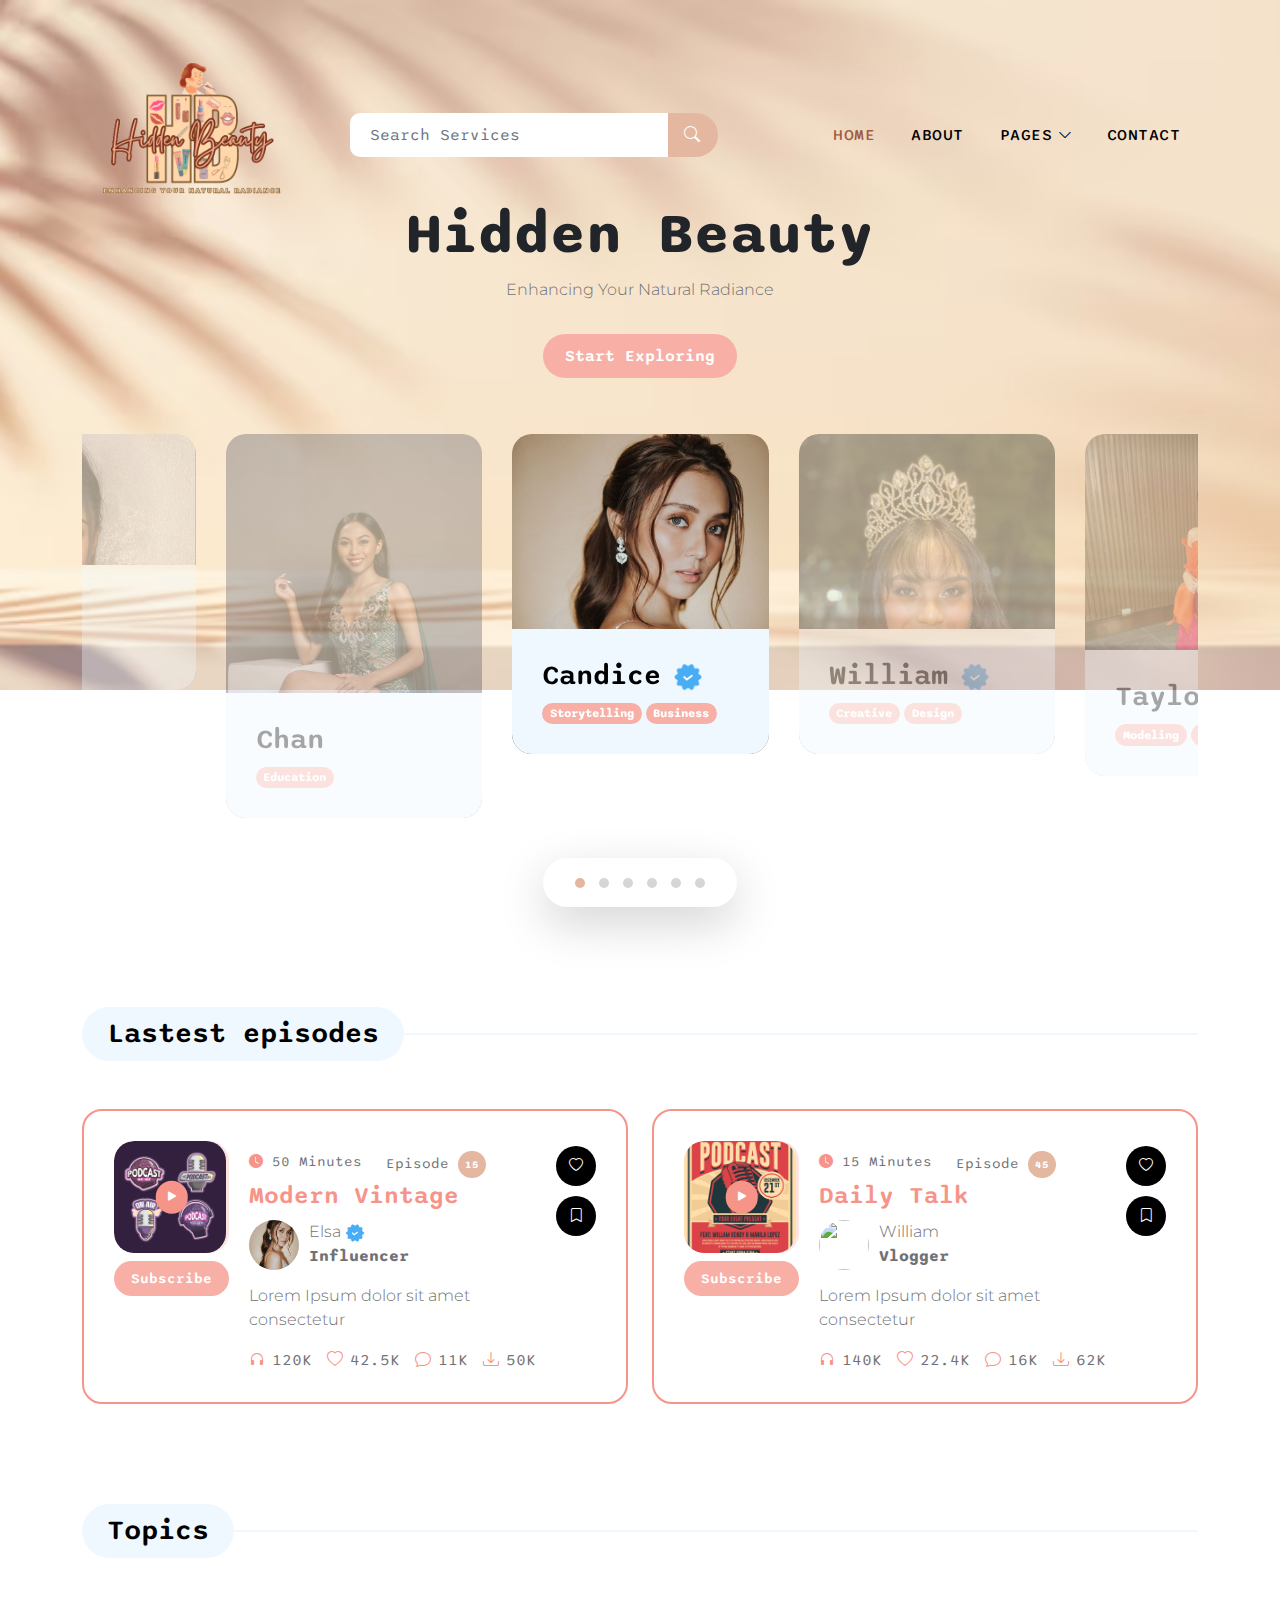
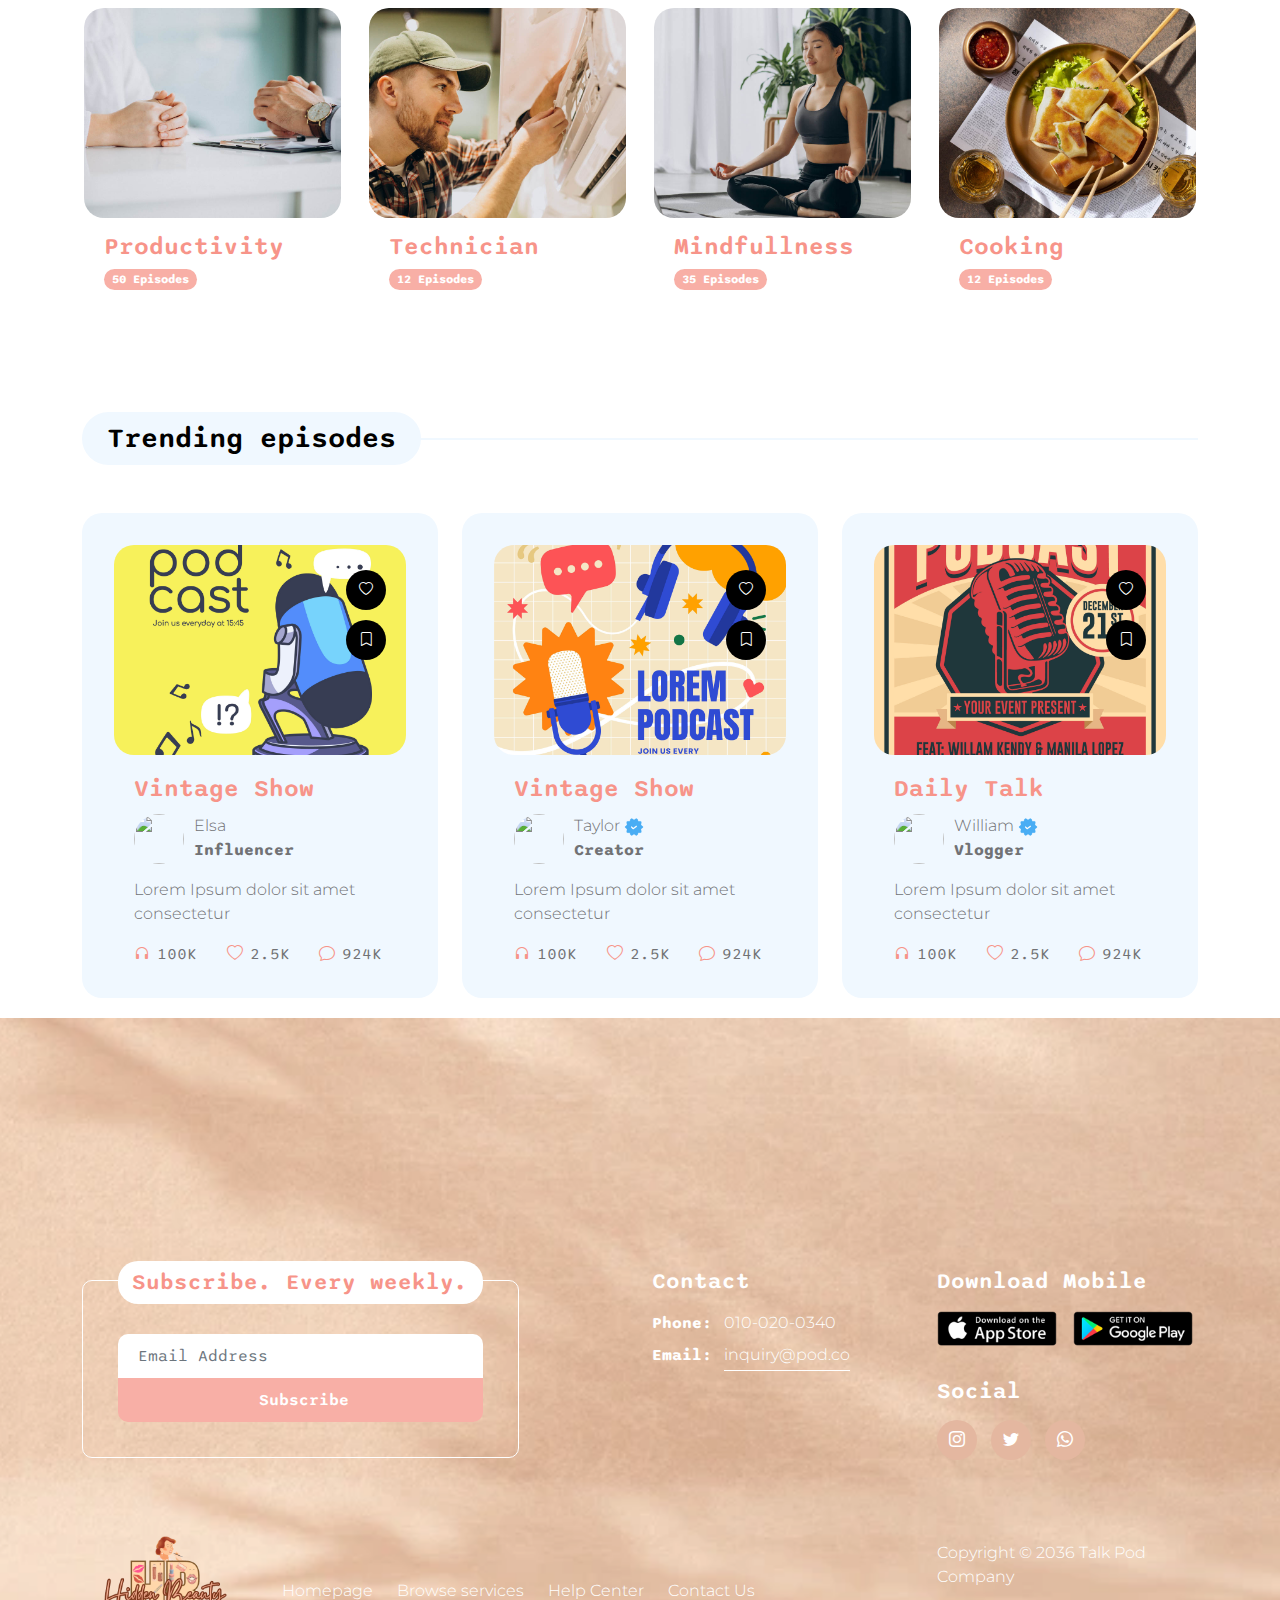
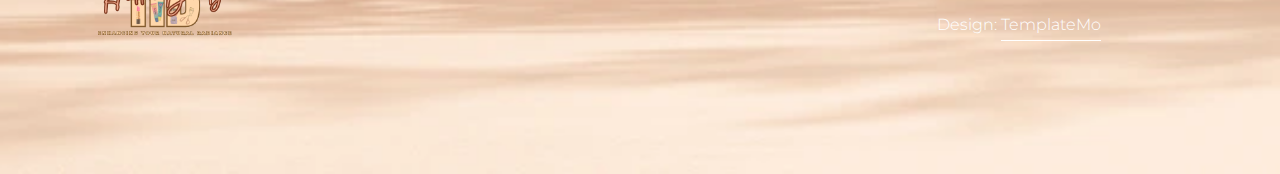
==== index.html @ 70df58f6 "Add files via upload" ====
<!doctype html>
<html lang="en">
    <head>
        <meta charset="utf-8">
        <meta name="viewport" content="width=device-width, initial-scale=1">

        <meta name="description" content="">
        <meta name="author" content="">

        <title>Hidden Beauty</title>

        <!-- CSS FILES -->        
        <link rel="preconnect" href="https://fonts.googleapis.com">
        
        <link rel="preconnect" href="https://fonts.gstatic.com" crossorigin>

        <link href="https://fonts.googleapis.com/css2?family=Montserrat:wght@300;400&family=Sono:wght@200;300;400;500;700&display=swap" rel="stylesheet">
                        
        <link rel="stylesheet" href="css/bootstrap.min.css">

        <link rel="stylesheet" href="css/bootstrap-icons.css">

        <link rel="stylesheet" href="css/owl.carousel.min.css">
        
        <link rel="stylesheet" href="css/owl.theme.default.min.css">

        <link href="css/hb.css" rel="stylesheet">
        

    </head>
    
    <body>

        <main>

            <nav class="navbar navbar-expand-lg">
                <div class="container">
                    <a class="navbar-brand me-lg-5 me-0" href="index.html">
                        <img src="images/logo.png" class="logo-image img-fluid" alt="Hidden Beauty">
                    </a>

                    <form action="#" method="get" class="custom-form search-form flex-fill me-3" role="search">
                        <div class="input-group input-group-lg">    
                            <input name="search" type="search" class="form-control" id="search" placeholder="Search Services" aria-label="Search">

                            <button type="submit" class="form-control" id="submit">
                                <i class="bi-search"></i>
                            </button>
                        </div>
                    </form>
    
                    <button class="navbar-toggler" type="button" data-bs-toggle="collapse" data-bs-target="#navbarNav" aria-controls="navbarNav" aria-expanded="false" aria-label="Toggle navigation">
                        <span class="navbar-toggler-icon"></span>
                </button>
    
                    <div class="collapse navbar-collapse" id="navbarNav">
                        <ul class="navbar-nav ms-lg-auto">
                            <li class="nav-item">
                                <a class="nav-link active" href="index.html">Home</a>
                            </li>

                            <li class="nav-item">
                                <a class="nav-link" href="about.html">About</a>
                            </li>

                            <li class="nav-item dropdown">
                                <a class="nav-link dropdown-toggle" href="#" id="navbarLightDropdownMenuLink" role="button" data-bs-toggle="dropdown" aria-expanded="false">Pages</a>

                                <ul class="dropdown-menu dropdown-menu-light" aria-labelledby="navbarLightDropdownMenuLink">
                                    <li><a class="dropdown-item" href="listing-page.html">Listing Page</a></li>

                                    <li><a class="dropdown-item" href="detail-page.html">Detail Page</a></li>
                                </ul>
                            </li>
    
                            <li class="nav-item">
                                <a class="nav-link" href="contact.html">Contact</a>
                            </li>
                        </ul>

                        
                    </div>
                </div>
            </nav>
            

            <section class="hero-section">
                <div class="container">
                    <div class="row">

                        <div class="col-lg-12 col-12">
                            <div class="text-center mb-5 pb-2">
                                <h1 >Hidden Beauty</h1>

                                <p>Enhancing Your Natural Radiance<br></p>

                                <a href="#section_2" class="btn custom-btn smoothscroll mt-3">Start Exploring</a>
                            </div>

                            <div class="owl-carousel owl-theme">
                                <div class="owl-carousel-info-wrap item">
                                    <img src="images/profile/8.jpg" class="owl-carousel-image img-fluid" alt="">

                                    <div class="owl-carousel-info">
                                        <h4 class="mb-2">
                                            Candice
                                            <img src="images/verified.png" class="owl-carousel-verified-image img-fluid" alt="">
                                        </h4>

                                        <span class="badge">Storytelling</span>

                                        <span class="badge">Business</span>
                                    </div>

                                    <div class="social-share">
                                        <ul class="social-icon">
                                            <li class="social-icon-item">
                                                <a href="#" class="social-icon-link bi-twitter"></a>
                                            </li>

                                            <li class="social-icon-item">
                                                <a href="#" class="social-icon-link bi-facebook"></a>
                                            </li>
                                        </ul>
                                    </div>
                                </div>

                                <div class="owl-carousel-info-wrap item">
                                    <img src="images/profile/1.jpg" class="owl-carousel-image img-fluid" alt="">

                                    <div class="owl-carousel-info">
                                        <h4 class="mb-2">
                                            William
                                            <img src="images/verified.png" class="owl-carousel-verified-image img-fluid" alt="">
                                        </h4>

                                        <span class="badge">Creative</span>

                                        <span class="badge">Design</span>
                                    </div>

                                    <div class="social-share">
                                        <ul class="social-icon">
                                            <li class="social-icon-item">
                                                <a href="#" class="social-icon-link bi-twitter"></a>
                                            </li>

                                            <li class="social-icon-item">
                                                <a href="#" class="social-icon-link bi-facebook"></a>
                                            </li>

                                            <li class="social-icon-item">
                                                <a href="#" class="social-icon-link bi-pinterest"></a>
                                            </li>
                                        </ul>
                                    </div>
                                </div>

                                <div class="owl-carousel-info-wrap item">
                                    <img src="images/profile/2.jpeg" class="owl-carousel-image img-fluid" alt="">

                                    <div class="owl-carousel-info">
                                        <h4 class="mb-2">Taylor</h4>

                                        <span class="badge">Modeling</span>

                                        <span class="badge">Fashion</span>
                                    </div>

                                    <div class="social-share">
                                        <ul class="social-icon">
                                            <li class="social-icon-item">
                                                <a href="#" class="social-icon-link bi-twitter"></a>
                                            </li>

                                            <li class="social-icon-item">
                                                <a href="#" class="social-icon-link bi-facebook"></a>
                                            </li>

                                            <li class="social-icon-item">
                                                <a href="#" class="social-icon-link bi-pinterest"></a>
                                            </li>
                                        </ul>
                                    </div>
                                </div>

                                <div class="owl-carousel-info-wrap item">
                                    <img src="images/profile/3.jpg" class="owl-carousel-image img-fluid" alt="">

                                    <div class="owl-carousel-info">
                                        <h4 class="mb-2">Nick</h4>

                                        <span class="badge">Acting</span>
                                    </div>

                                    <div class="social-share">
                                        <ul class="social-icon">
                                            <li class="social-icon-item">
                                                <a href="#" class="social-icon-link bi-instagram"></a>
                                            </li>

                                            <li class="social-icon-item">
                                                <a href="#" class="social-icon-link bi-youtube"></a>
                                            </li>
                                        </ul>
                                    </div>
                                </div>

                                <div class="owl-carousel-info-wrap item">
                                    <img src="images/profile/4.jpg" class="owl-carousel-image img-fluid" alt="">

                                    <div class="owl-carousel-info">
                                        <h4 class="mb-2">
                                            Elsa
                                            <img src="images/verified.png" class="owl-carousel-verified-image img-fluid" alt="">
                                        </h4>

                                        <span class="badge">Influencer</span>
                                    </div>

                                    <div class="social-share">
                                        <ul class="social-icon">
                                            <li class="social-icon-item">
                                                <a href="#" class="social-icon-link bi-instagram"></a>
                                            </li>

                                            <li class="social-icon-item">
                                                <a href="#" class="social-icon-link bi-youtube"></a>
                                            </li>
                                        </ul>
                                    </div>
                                </div>

                                <div class="owl-carousel-info-wrap item">
                                    <img src="images/profile/5.jpg" class="owl-carousel-image img-fluid" alt="">

                                    <div class="owl-carousel-info">
                                        <h4 class="mb-2">Chan</h4>

                                        <span class="badge">Education</span>
                                    </div>

                                    <div class="social-share">
                                        <ul class="social-icon">
                                            <li class="social-icon-item">
                                                <a href="#" class="social-icon-link bi-linkedin"></a>
                                            </li>

                                            <li class="social-icon-item">
                                                <a href="#" class="social-icon-link bi-whatsapp"></a>
                                            </li>
                                        </ul>
                                    </div>
                                </div>
                            </div>
                        </div>

                    </div>
                </div>
            </section>


            <section class="latest-podcast-section section-padding pb-0" id="section_2">
                <div class="container">
                    <div class="row justify-content-center">

                        <div class="col-lg-12 col-12">
                            <div class="section-title-wrap mb-5">
                                <h4 class="section-title">Lastest episodes</h4>
                            </div>
                        </div>

                        <div class="col-lg-6 col-12 mb-4 mb-lg-0">
                            <div class="custom-block d-flex">
                                <div class="">
                                    <div class="custom-block-icon-wrap">
                                        <div class="section-overlay"></div>
                                        <a href="detail-page.html" class="custom-block-image-wrap">
                                            <img src="images/podcast/11683425_4790593.jpg" class="custom-block-image img-fluid" alt="">

                                            <a href="#" class="custom-block-icon">
                                                <i class="bi-play-fill"></i>
                                            </a>
                                        </a>
                                    </div>

                                    <div class="mt-2">
                                        <a href="#" class="btn custom-btn">
                                            Subscribe
                                        </a>
                                    </div>
                                </div>

                                <div class="custom-block-info">
                                    <div class="custom-block-top d-flex mb-1">
                                        <small class="me-4">
                                            <i class="bi-clock-fill custom-icon"></i>
                                            50 Minutes
                                        </small>

                                        <small>Episode <span class="badge">15</span></small>
                                    </div>

                                    <h5 class="mb-2">
                                        <a href="detail-page.html">
                                            Modern Vintage
                                        </a>
                                    </h5>

                                    <div class="profile-block d-flex">
                                        <img src="images/profile/8.jpg" class="profile-block-image img-fluid" alt="">

                                        <p>
                                            Elsa
                                            <img src="images/verified.png" class="verified-image img-fluid" alt="">
                                            <strong>Influencer</strong></p>
                                    </div>

                                    <p class="mb-0">Lorem Ipsum dolor sit amet consectetur</p>

                                    <div class="custom-block-bottom d-flex justify-content-between mt-3">
                                        <a href="#" class="bi-headphones me-1">
                                            <span>120k</span>
                                        </a>

                                        <a href="#" class="bi-heart me-1">
                                            <span>42.5k</span>
                                        </a>

                                        <a href="#" class="bi-chat me-1">
                                            <span>11k</span>
                                        </a>

                                        <a href="#" class="bi-download">
                                            <span>50k</span>
                                        </a>
                                    </div>
                                </div>

                                <div class="d-flex flex-column ms-auto">
                                    <a href="#" class="badge ms-auto">
                                        <i class="bi-heart"></i>
                                    </a>

                                    <a href="#" class="badge ms-auto">
                                        <i class="bi-bookmark"></i>
                                    </a>
                                </div>
                            </div>
                        </div>

                        <div class="col-lg-6 col-12">
                            <div class="custom-block d-flex">
                                <div class="">
                                    <div class="custom-block-icon-wrap">
                                        <div class="section-overlay"></div>
                                        <a href="detail-page.html" class="custom-block-image-wrap">
                                            <img src="images/podcast/12577967_02.jpg" class="custom-block-image img-fluid" alt="">

                                            <a href="#" class="custom-block-icon">
                                                <i class="bi-play-fill"></i>
                                            </a>
                                        </a>
                                    </div>

                                    <div class="mt-2">
                                        <a href="#" class="btn custom-btn">
                                            Subscribe
                                        </a>
                                    </div>
                                </div>

                                <div class="custom-block-info">
                                    <div class="custom-block-top d-flex mb-1">
                                        <small class="me-4">
                                            <i class="bi-clock-fill custom-icon"></i>
                                            15 Minutes
                                        </small>

                                        <small>Episode <span class="badge">45</span></small>
                                    </div>

                                    <h5 class="mb-2">
                                        <a href="detail-page.html">
                                            Daily Talk
                                        </a>
                                    </h5>

                                    <div class="profile-block d-flex">
                                        <img src="images/profile/handsome-asian-man-listening-music-through-headphones.jpg" class="profile-block-image img-fluid" alt="">

                                        <p>William
                                            <strong>Vlogger</strong></p>
                                    </div>

                                    <p class="mb-0">Lorem Ipsum dolor sit amet consectetur</p>

                                    <div class="custom-block-bottom d-flex justify-content-between mt-3">
                                        <a href="#" class="bi-headphones me-1">
                                            <span>140k</span>
                                        </a>

                                        <a href="#" class="bi-heart me-1">
                                            <span>22.4k</span>
                                        </a>

                                        <a href="#" class="bi-chat me-1">
                                            <span>16k</span>
                                        </a>

                                        <a href="#" class="bi-download">
                                            <span>62k</span>
                                        </a>
                                    </div>
                                </div>

                                <div class="d-flex flex-column ms-auto">
                                    <a href="#" class="badge ms-auto">
                                        <i class="bi-heart"></i>
                                    </a>

                                    <a href="#" class="badge ms-auto">
                                        <i class="bi-bookmark"></i>
                                    </a>
                                </div>
                            </div>
                        </div>

                    </div>
                </div>
            </section>


            <section class="topics-section section-padding pb-0" id="section_3">
                <div class="container">
                    <div class="row">

                        <div class="col-lg-12 col-12">
                            <div class="section-title-wrap mb-5">
                                <h4 class="section-title">Topics</h4>
                            </div>
                        </div>

                        <div class="col-lg-3 col-md-6 col-12 mb-4 mb-lg-0">
                            <div class="custom-block custom-block-overlay">
                                <a href="detail-page.html" class="custom-block-image-wrap">
                                    <img src="images/topics/physician-consulting-his-patient-clinic.jpg" class="custom-block-image img-fluid" alt="">
                                </a>

                                <div class="custom-block-info custom-block-overlay-info">
                                    <h5 class="mb-1">
                                        <a href="listing-page.html">
                                            Productivity
                                        </a>
                                    </h5>

                                    <p class="badge mb-0">50 Episodes</p>
                                </div>
                            </div>
                        </div>

                        <div class="col-lg-3 col-md-6 col-12 mb-4 mb-lg-0">
                            <div class="custom-block custom-block-overlay">
                                <a href="detail-page.html" class="custom-block-image-wrap">
                                    <img src="images/topics/repairman-doing-air-conditioner-service.jpg" class="custom-block-image img-fluid" alt="">
                                </a>

                                <div class="custom-block-info custom-block-overlay-info">
                                    <h5 class="mb-1">
                                        <a href="listing-page.html">
                                            Technician
                                        </a>
                                    </h5>

                                    <p class="badge mb-0">12 Episodes</p>
                                </div>
                            </div>
                        </div>

                        <div class="col-lg-3 col-md-6 col-12 mb-4 mb-lg-0">
                            <div class="custom-block custom-block-overlay">
                                <a href="detail-page.html" class="custom-block-image-wrap">
                                    <img src="images/topics/woman-practicing-yoga-mat-home.jpg" class="custom-block-image img-fluid" alt="">
                                </a>

                                <div class="custom-block-info custom-block-overlay-info">
                                    <h5 class="mb-1">
                                        <a href="listing-page.html">
                                            Mindfullness
                                        </a>
                                    </h5>

                                    <p class="badge mb-0">35 Episodes</p>
                                </div>
                            </div>
                        </div>

                        <div class="col-lg-3 col-md-6 col-12 mb-4 mb-lg-0">
                            <div class="custom-block custom-block-overlay">
                                <a href="detail-page.html" class="custom-block-image-wrap">
                                    <img src="images/topics/delicious-meal-with-sambal-arrangement.jpg" class="custom-block-image img-fluid" alt="">
                                </a>

                                <div class="custom-block-info custom-block-overlay-info">
                                    <h5 class="mb-1">
                                        <a href="listing-page.html">
                                            Cooking
                                        </a>
                                    </h5>

                                    <p class="badge mb-0">12 Episodes</p>
                                </div>
                            </div>
                        </div>

                    </div>
                </div>
            </section>


            <section class="trending-podcast-section section-padding">
                <div class="container">
                    <div class="row">

                        <div class="col-lg-12 col-12">
                            <div class="section-title-wrap mb-5">
                                <h4 class="section-title">Trending episodes</h4>
                            </div>
                        </div>

                        <div class="col-lg-4 col-12 mb-4 mb-lg-0">
                            <div class="custom-block custom-block-full">
                                <div class="custom-block-image-wrap">
                                    <a href="detail-page.html">
                                        <img src="images/podcast/27376480_7326766.jpg" class="custom-block-image img-fluid" alt="">
                                    </a>
                                </div>

                                <div class="custom-block-info">
                                    <h5 class="mb-2">
                                        <a href="detail-page.html">
                                            Vintage Show
                                        </a>
                                    </h5>

                                    <div class="profile-block d-flex">
                                        <img src="images/profile/woman-posing-black-dress-medium-shot.jpg" class="profile-block-image img-fluid" alt="">

                                        <p>Elsa
                                            <strong>Influencer</strong></p>
                                    </div>

                                    <p class="mb-0">Lorem Ipsum dolor sit amet consectetur</p>

                                    <div class="custom-block-bottom d-flex justify-content-between mt-3">
                                        <a href="#" class="bi-headphones me-1">
                                            <span>100k</span>
                                        </a>

                                        <a href="#" class="bi-heart me-1">
                                            <span>2.5k</span>
                                        </a>

                                        <a href="#" class="bi-chat me-1">
                                            <span>924k</span>
                                        </a>
                                    </div>
                                </div>

                                <div class="social-share d-flex flex-column ms-auto">
                                    <a href="#" class="badge ms-auto">
                                        <i class="bi-heart"></i>
                                    </a>

                                    <a href="#" class="badge ms-auto">
                                        <i class="bi-bookmark"></i>
                                    </a>
                                </div>
                            </div>
                        </div>

                        <div class="col-lg-4 col-12 mb-4 mb-lg-0">
                            <div class="custom-block custom-block-full">
                                <div class="custom-block-image-wrap">
                                    <a href="detail-page.html">
                                        <img src="images/podcast/27670664_7369753.jpg" class="custom-block-image img-fluid" alt="">
                                    </a>
                                </div>

                                <div class="custom-block-info">
                                    <h5 class="mb-2">
                                        <a href="detail-page.html">
                                            Vintage Show
                                        </a>
                                    </h5>

                                    <div class="profile-block d-flex">
                                        <img src="images/profile/cute-smiling-woman-outdoor-portrait.jpg" class="profile-block-image img-fluid" alt="">

                                        <p>
                                            Taylor
                                            <img src="images/verified.png" class="verified-image img-fluid" alt="">
                                            <strong>Creator</strong>
                                        </p>
                                    </div>

                                    <p class="mb-0">Lorem Ipsum dolor sit amet consectetur</p>

                                    <div class="custom-block-bottom d-flex justify-content-between mt-3">
                                        <a href="#" class="bi-headphones me-1">
                                            <span>100k</span>
                                        </a>

                                        <a href="#" class="bi-heart me-1">
                                            <span>2.5k</span>
                                        </a>

                                        <a href="#" class="bi-chat me-1">
                                            <span>924k</span>
                                        </a>
                                    </div>
                                </div>

                                <div class="social-share d-flex flex-column ms-auto">
                                    <a href="#" class="badge ms-auto">
                                        <i class="bi-heart"></i>
                                    </a>

                                    <a href="#" class="badge ms-auto">
                                        <i class="bi-bookmark"></i>
                                    </a>
                                </div>
                            </div>
                        </div>

                        <div class="col-lg-4 col-12">
                            <div class="custom-block custom-block-full">
                                <div class="custom-block-image-wrap">
                                    <a href="detail-page.html">
                                        <img src="images/podcast/12577967_02.jpg" class="custom-block-image img-fluid" alt="">
                                    </a>
                                </div>

                                <div class="custom-block-info">
                                    <h5 class="mb-2">
                                        <a href="detail-page.html">
                                            Daily Talk
                                        </a>
                                    </h5>

                                    <div class="profile-block d-flex">
                                        <img src="images/profile/handsome-asian-man-listening-music-through-headphones.jpg" class="profile-block-image img-fluid" alt="">

                                        <p>
                                            William
                                            <img src="images/verified.png" class="verified-image img-fluid" alt="">
                                            <strong>Vlogger</strong></p>
                                    </div>

                                    <p class="mb-0">Lorem Ipsum dolor sit amet consectetur</p>

                                    <div class="custom-block-bottom d-flex justify-content-between mt-3">
                                        <a href="#" class="bi-headphones me-1">
                                            <span>100k</span>
                                        </a>

                                        <a href="#" class="bi-heart me-1">
                                            <span>2.5k</span>
                                        </a>

                                        <a href="#" class="bi-chat me-1">
                                            <span>924k</span>
                                        </a>
                                    </div>
                                </div>

                                <div class="social-share d-flex flex-column ms-auto">
                                    <a href="#" class="badge ms-auto">
                                        <i class="bi-heart"></i>
                                    </a>

                                    <a href="#" class="badge ms-auto">
                                        <i class="bi-bookmark"></i>
                                    </a>
                                </div>
                            </div>
                        </div>

                    </div>
                </div>
            </section>
        </main>


        <footer class="site-footer">   
            <div class="container">
                <div class="row">

                    <div class="col-lg-6 col-12 mb-5 mb-lg-0">
                        <div class="subscribe-form-wrap">
                            <h6>Subscribe. Every weekly.</h6>

                            <form class="custom-form subscribe-form" action="#" method="get" role="form">
                                <input type="email" name="subscribe-email" id="subscribe-email" pattern="[^ @]*@[^ @]*" class="form-control" placeholder="Email Address" required="">

                                <div class="col-lg-12 col-12">
                                    <button type="submit" class="form-control" id="submit">Subscribe</button>
                                </div>
                            </form>
                        </div>
                    </div>

                    <div class="col-lg-3 col-md-6 col-12 mb-4 mb-md-0 mb-lg-0">
                        <h6 class="site-footer-title mb-3">Contact</h6>

                        <p class="mb-2"><strong class="d-inline me-2">Phone:</strong> 010-020-0340</p>

                        <p>
                            <strong class="d-inline me-2">Email:</strong>
                            <a href="#">inquiry@pod.co</a> 
                        </p>
                    </div>

                    <div class="col-lg-3 col-md-6 col-12">
                        <h6 class="site-footer-title mb-3">Download Mobile</h6>

                        <div class="site-footer-thumb mb-4 pb-2">
                            <div class="d-flex flex-wrap">
                                <a href="#">
                                    <img src="images/app-store.png" class="me-3 mb-2 mb-lg-0 img-fluid" alt="">
                                </a>

                                <a href="#">
                                    <img src="images/play-store.png" class="img-fluid" alt="">
                                </a>
                            </div>
                        </div>

                        <h6 class="site-footer-title mb-3">Social</h6>

                        <ul class="social-icon">
                            <li class="social-icon-item">
                                <a href="#" class="social-icon-link bi-instagram"></a>
                            </li>

                            <li class="social-icon-item">
                                <a href="#" class="social-icon-link bi-twitter"></a>
                            </li>

                            <li class="social-icon-item">
                                <a href="#" class="social-icon-link bi-whatsapp"></a>
                            </li>
                        </ul>
                    </div>

                </div>
            </div>

            <div class="container pt-5">
                <div class="row align-items-center">

                    <div class="col-lg-2 col-md-3 col-12">
                        <a class="navbar-brand" href="index.html">
                            <img src="images/logo.png" class="logo-image img-fluid" alt="Hidden Beauty">
                        </a>
                    </div>

                    <div class="col-lg-7 col-md-9 col-12">
                        <ul class="site-footer-links">
                            <li class="site-footer-link-item">
                                <a href="#" class="site-footer-link">Homepage</a>
                            </li>

                            <li class="site-footer-link-item">
                                <a href="#" class="site-footer-link">Browse services</a>
                            </li>

                            <li class="site-footer-link-item">
                                <a href="#" class="site-footer-link">Help Center</a>
                            </li>

                            <li class="site-footer-link-item">
                                <a href="#" class="site-footer-link">Contact Us</a>
                            </li>
                        </ul>
                    </div>

                    <div class="col-lg-3 col-12">
                        <p class="copyright-text mb-0">Copyright © 2036 Talk Pod Company
                        <br><br>
                        Design: <a rel="nofollow" href="https://templatemo.com/page/1" target="_parent">TemplateMo</a></p>
                    </div>
                </div>
            </div>
        </footer>


        <!-- JAVASCRIPT FILES -->
        <script src="js/jquery.min.js"></script>
        <script src="js/bootstrap.bundle.min.js"></script>
        <script src="js/owl.carousel.min.js"></script>
        <script src="js/custom.js"></script>

    </body>
</html>
---- css/hb.css ----
/*

TemplateMo 584 Pod Talk

https://templatemo.com/tm-584-pod-talk

*/



/*---------------------------------------
  CUSTOM PROPERTIES ( VARIABLES )             
-----------------------------------------*/
:root {
  --white-color:                  #ffffff;
  --primary-color:                #F79489;
  --secondary-color:              #E4B7A0;
  --section-bg-color:             #f0f8ff;
  --custom-btn-bg-color:          #F8AFA6;
  --custom-btn-bg-hover-color:    #DE847B;
  --dark-color:                   #000000;
  --p-color:                      #717275;
  --border-color:                 #A45C40;
  --link-hover-color:             #C38370;
 
  

  --body-font-family:             'Montserrat', sans-serif;
  --title-font-family:            'Sono', sans-serif;

  --h1-font-size:                 58px;
  --h2-font-size:                 46px;
  --h3-font-size:                 32px;
  --h4-font-size:                 28px;
  --h5-font-size:                 24px;
  --h6-font-size:                 22px;
  --p-font-size:                  16px;
  --menu-font-size:               14px;

  --border-radius-large:          100px;
  --border-radius-medium:         20px;
  --border-radius-small:          10px;

  --font-weight-light:            300;
  --font-weight-normal:           400;
  --font-weight-medium:           500;
  --font-weight-semibold:         600;
  --font-weight-bold:             700;
}

body {
  background-color: var(--white-color);
  font-family: var(--body-font-family); 
}


/*---------------------------------------
  TYPOGRAPHY               
-----------------------------------------*/

h2,
h3,
h4,
h5,
h6 {
  color: var(--dark-color);
}

h1,
h2,
h3,
h4,
h5,
h6 {
  font-family: var(--title-font-family); 
  font-weight: var(--font-weight-semibold);
}

h1 {
  font-size: var(--h1-font-size);
  font-weight: var(--font-weight-bold);
 
 
}

h2 {
  font-size: var(--h2-font-size);
  font-weight: var(--font-weight-bold);
}

h3 {
  font-size: var(--h3-font-size);
}

h4 {
  font-size: var(--h4-font-size);
}

h5 {
  font-size: var(--h5-font-size);
}

h6 {
  font-size: var(--h6-font-size);
}

p {
  color: var(--p-color);
  font-size: var(--p-font-size);
  font-weight: var(--font-weight-light);
}

ul li {
  color: var(--p-color);
  font-size: var(--p-font-size);
  font-weight: var(--font-weight-light);
}

a, 
button {
  touch-action: manipulation;
  transition: all 0.3s;
}

a {
  display: inline-block;
  color: var(--primary-color);
  text-decoration: none;
}

a:hover {
  color: var(--link-hover-color);
}

b,
strong {
  font-weight: var(--font-weight-bold);
}

::selection {
  background-color: var(--primary-color);
  color: var(--white-color);
}


/*---------------------------------------
  SECTION               
-----------------------------------------*/
.section-title-wrap {
  position: relative;
}

.section-title-wrap::after {
  content: "";
  background: var(--section-bg-color);
  width: 100%;
  height: 2px;
  position: absolute;
  top: 50%;
  left: 50%;
  transform: translate(-50%, -50%);
  pointer-events: none;
}

.section-title {
  background: var(--section-bg-color);
  border-radius: var(--border-radius-large);
  display: inline-block;
  position: relative;
  z-index: 2;
  margin-bottom: 0;
  padding: 10px 25px;
}

.section-padding {
  padding-top: 100px;
  padding-bottom: 100px;
}

main {
  position: relative;
  z-index: 1;
}

.section-bg {
  background-color: var(--section-bg-color);
}

.section-overlay {
  background-color: var(--primary-color);
  position: absolute;
  top: 0;
  left: 0;
  pointer-events: none;
  width: 100%;
  height: 100%;
  opacity: 0.85;
}

.section-overlay + .container {
  position: relative;
}


/*---------------------------------------
  CUSTOM ICON COLOR               
-----------------------------------------*/
.custom-icon {
  color: var(--primary-color);
}


/*---------------------------------------
  CUSTOM BUTTON               
-----------------------------------------*/
.custom-btn {
  background: var(--custom-btn-bg-color);
  border: 2px solid transparent;
  border-radius: var(--border-radius-large);
  color: var(--white-color);
  font-family: var(--title-font-family);
  font-size: var(--p-font-size);
  font-weight: var(--font-weight-semibold);
  line-height: normal;
  transition: all 0.3s;
  padding: 10px 20px;
}

.custom-btn:hover {
  background: var(--custom-btn-bg-hover-color);
  color: var(--white-color);
}

.custom-border-btn {
  background: transparent;
  border: 2px solid var(--custom-btn-bg-color);
  color: var(--custom-btn-bg-color);
}

.custom-border-btn:hover {
  background: var(--custom-btn-bg-color);
  border-color: transparent;
  color: var(--primary-color);
}

.custom-btn-bg-white {
  border-color: var(--white-color);
  color: var(--white-color);
}


/*---------------------------------------
  SITE HEADER              
-----------------------------------------*/
.site-header {
  background-image: url('../images/banner4.avif'), linear-gradient(#f78ce1, #FFFFFF);;
  background-repeat: no-repeat;
  background-size: cover;
  background-position: center;
  min-height: 480px;
  position: relative;
}

.site-header h2 {
  color: var(--primary-color);
}


/*---------------------------------------
  NAVIGATION              
-----------------------------------------*/
.navbar {
  background-color: transparent;
  position: absolute;
  top: 0;
  right: 0;
  left: 0;
  z-index: 9;
  padding-top: 20px;
  padding-bottom: 20px;
}

.navbar .navbar-brand,
.navbar .navbar-brand:hover {
  color: var(--white-color);
}

.navbar .logo-image {
  width: 220px;
}

.logo-image {
  width: 220px;
  height: auto;
}

.navbar-brand,
.navbar-brand:hover {
  font-size: var(--h3-font-size);
  font-weight: var(--font-weight-bold);
  display: inline-block;
}

.navbar-brand span {
  font-family: var(--title-font-family);
}

.navbar-nav .nav-link {
  display: inline-block;
  color: var(--dark-color);
  font-family: var(--title-font-family); 
  font-size: var(--p-font-size);
  font-weight: var(--font-weight-medium);
  text-transform: uppercase;
  letter-spacing: 0.5px;
  position: relative;
  padding-top: 15px;
  padding-bottom: 15px;
}

.navbar-expand-lg .navbar-nav .nav-link {
  padding-right: 18px;
  padding-left: 18px;
}

.navbar-nav .nav-link.active, 
.navbar-nav .nav-link:hover {
  color: var(--border-color);
}

.navbar .dropdown-menu {
  background: var(--white-color);
  box-shadow: 0 1rem 3rem rgba(0,0,0,.175);
  border: 0;
  display: inherit;
  opacity: 0;
  min-width: 9rem;
  margin-top: 20px;
  padding: 13px 0 10px 0;
  transition: all 0.3s;
  pointer-events: none;
}

.navbar .dropdown-menu::before {
  content: "";
  width: 0;
  height: 0;
  border-left: 20px solid transparent;
  border-right: 20px solid transparent;
  border-bottom: 15px solid var(--white-color);
  position: absolute;
  top: -10px;
  left: 10px;
}

.navbar .dropdown-item {
  display: inline-block;
  color: var(--p-bg-color);
  font-family: var(--title-font-family); 
  font-size: var(--menu-font-size);
  font-weight: var(--font-weight-medium);
  text-transform: uppercase;
  letter-spacing: 0.5px;
  position: relative;
}

.navbar .dropdown-item.active, 
.navbar .dropdown-item:active,
.navbar .dropdown-item:focus, 
.navbar .dropdown-item:hover {
  background: transparent;
  color: var(--secondary-color);
}

.navbar .dropdown-toggle::after {
  content: "\f282";
  display: inline-block;
  font-family: bootstrap-icons !important;
  font-size: var(--menu-font-size);
  font-style: normal;
  font-weight: normal !important;
  font-variant: normal;
  text-transform: none;
  line-height: 1;
  vertical-align: -.125em;
  -webkit-font-smoothing: antialiased;
  -moz-osx-font-smoothing: grayscale;
  position: relative;
  left: 2px;
  border: 0;
}

@media screen and (min-width: 992px) {
  .navbar .dropdown:hover .dropdown-menu {
    opacity: 1;
    margin-top: 0;
    pointer-events: auto;
  }
}

.navbar .custom-border-btn {
  border-color: var(--white-color);
  color: var(--white-color);
}

.navbar .custom-border-btn:hover {
  background: var(--white-color);
  color: var(--secondary-color);
}

.navbar-toggler {
  border: 0;
  padding: 0;
  cursor: pointer;
  margin: 0;
  width: 30px;
  height: 35px;
  outline: none;
}

.navbar-toggler:focus {
  outline: none;
  box-shadow: none;
}

.navbar-toggler[aria-expanded="true"] .navbar-toggler-icon {
  background: transparent;
}

.navbar-toggler[aria-expanded="true"] .navbar-toggler-icon:before,
.navbar-toggler[aria-expanded="true"] .navbar-toggler-icon:after {
  transition: top 300ms 50ms ease, -webkit-transform 300ms 350ms ease;
  transition: top 300ms 50ms ease, transform 300ms 350ms ease;
  transition: top 300ms 50ms ease, transform 300ms 350ms ease, -webkit-transform 300ms 350ms ease;
  top: 0;
}

.navbar-toggler[aria-expanded="true"] .navbar-toggler-icon:before {
  transform: rotate(45deg);
}

.navbar-toggler[aria-expanded="true"] .navbar-toggler-icon:after {
  transform: rotate(-45deg);
}

.navbar-toggler .navbar-toggler-icon {
  background: var(--white-color);
  transition: background 10ms 300ms ease;
  display: block;
  width: 30px;
  height: 2px;
  position: relative;
}

.navbar-toggler .navbar-toggler-icon:before,
.navbar-toggler .navbar-toggler-icon:after {
  transition: top 300ms 350ms ease, -webkit-transform 300ms 50ms ease;
  transition: top 300ms 350ms ease, transform 300ms 50ms ease;
  transition: top 300ms 350ms ease, transform 300ms 50ms ease, -webkit-transform 300ms 50ms ease;
  position: absolute;
  right: 0;
  left: 0;
  background: var(--white-color);
  width: 30px;
  height: 2px;
  content: '';
}

.navbar-toggler .navbar-toggler-icon::before {
  top: -8px;
}

.navbar-toggler .navbar-toggler-icon::after {
  top: 8px;
}


/*---------------------------------------
  CAROUSEL        
-----------------------------------------*/
.hero-section {
  background-image: url('../images/banner4.avif'), linear-gradient(#eb3f98, #FFFFFF);
  background-repeat: no-repeat;
  background-size: 108% 76%;
  background-position: top;
  padding-top: 200px;
}

.owl-carousel {
  text-align: center;
}

.owl-carousel-image {
  display: block;
}

.owl-carousel .owl-item .owl-carousel-verified-image {
  display: inline-block;
  width: 30px;
  height: auto;
  position: relative;
  right: 5px;
}

.verified-image {
  display: inline-block;
  width: 20px;
  height: auto;
}

.owl-carousel .owl-item {
  opacity: 0.35;
}

.owl-carousel .owl-item.active.center {
  opacity: 1;
}

.owl-carousel-info-wrap {
  border-radius: var(--border-radius-medium);
  position: relative;
  overflow: hidden;
  text-align: left;
}

.owl-carousel-info {
  background-color: var(--section-bg-color);
  box-shadow: 0 1rem 3rem rgba(0,0,0,.175);
  position: absolute;
  bottom: 0;
  right: 0;
  left: 0;
  padding: 30px;
}

.badge {
  background-color: var(--custom-btn-bg-color);
  font-family: var(--title-font-family);
  border-radius: var(--border-radius-large);
  color: var(--white-color);
  padding-bottom: 5px;
}

.owl-carousel-info-wrap .social-share,
.team-thumb .social-share {
  position: absolute;
  right: 0;
  bottom: 0;
}

.owl-carousel-info-wrap .social-icon,
.team-thumb .social-icon {
  opacity: 0;
  transition: all 0.3s ease;
  transform: translateX(0);
  padding-right: 20px;
  padding-left: 20px;
}

.owl-carousel .owl-item.active.center .owl-carousel-info-wrap:hover .social-icon,
.team-thumb:hover .social-icon {
  transform: translateY(-100%);
  opacity: 1;
}

.owl-carousel-info-wrap .social-icon-item,
.owl-carousel-info-wrap .social-icon-link,
.team-thumb .social-icon-item,
.team-thumb .social-icon-link {
  display: block;
  margin-bottom: 10px;
  margin-left: auto;
}

.owl-carousel-info-wrap .social-icon-link {
  margin-top: 5px;
  margin-bottom: 5px;
}

.owl-carousel .owl-dots {
  background-color: var(--white-color);
  box-shadow: 0 1rem 3rem rgba(0,0,0,.175);
  border-radius: var(--border-radius-large);
  display: inline-block;
  margin: auto;
  margin-top: 40px;
  padding: 15px 25px;
  padding-bottom: 7px;
}

.owl-theme .owl-nav.disabled+.owl-dots {
  margin-top: 40px;
}

.owl-theme .owl-dots .owl-dot.active span, 
.owl-theme .owl-dots .owl-dot:hover span {
  background: var(--secondary-color);
}


/*---------------------------------------
  CUSTOM BLOCK              
-----------------------------------------*/
.custom-block {
  border: 2px solid var(--primary-color);
  border-radius: var(--border-radius-medium);
  position: relative;
  overflow: hidden;
  padding: 30px;
  transition: all 0.3s ease;
}

.custom-block:hover {
  background: var(--white-color);
  box-shadow: 0 1rem 3rem rgba(0,0,0,.175);
  border-color: transparent;
  transform: translateY(-3px);
}

.custom-block-info {
  display: block;
  padding: 10px 20px;
  padding-bottom: 0;
}

.custom-block-image-wrap {
  position: relative;
  display: block;
  height: 100%;
}

.custom-block-image-wrap > a {
  display: block;
}

.custom-block-image {
  border-radius: var(--border-radius-medium);
  display: block;
  width: 112px;
  height: 112px;
  object-fit: cover;
}

.custom-block-image-detail-page .custom-block-image {
  width: 100%;
  height: 212px;
}

.custom-block .custom-block-icon {
  position: absolute;
  top: 50%;
  left: 50%;
  transform: translate(-50%, -50%);
}

.custom-block-icon-wrap {
  border-radius: var(--border-radius-medium);
  position: relative;
  overflow: hidden;
}

.custom-block-icon-wrap .section-overlay {
  opacity: 0.25;
}

.custom-block-btn-group {
  position: absolute;
  bottom: 0;
  right: 0;
  left: 0;
  margin: 20px;
}

.custom-block-btn-group .custom-block-icon {
  position: relative;
  top: 0;
  left: 0;
  transform: none;
}

.custom-block-icon {
  background: var(--primary-color);
  border-radius: var(--border-radius-medium);
  font-size: var(--p-font-size);
  color: var(--white-color);
  text-align: center;
  width: 32.5px;
  height: 32.5px;
  line-height: 32.5px;
  transition: all 0.3s;
}

.custom-block-icon:hover {
  background: var(--secondary-color);
  color: var(--white-color);
}

.custom-block .custom-btn {
  font-size: var(--menu-font-size);
  padding: 7px 15px;
}

.custom-block .custom-block-info + div .badge {
  background-color: var(--dark-color);
  color: var(--white-color);
  border-radius: 50px !important;
  font-size: var(--menu-font-size);
  display: flex;
  justify-content: center;
  text-align: center;
  width: 40px;
  height: 40px;
  line-height: 30px;
  margin-top: 5px;
  margin-bottom: 5px;
}

.custom-block .custom-block-info + div .badge:hover {
  background-color: var(--secondary-color);
}

.custom-block-full {
  background-color: var(--section-bg-color);
  border-color: transparent;
}

.custom-block-full:hover {
  border-color: var(--primary-color);
}

.custom-block-full .custom-block-info {
  padding: 20px;
  padding-bottom: 0;
}

.custom-block-full .custom-block-image {
  width: 100%;
  height: 210px;
}

.custom-block-full .social-share {
  position: absolute;
  top: 0;
  right: 0;
  margin: 50px;
}

.custom-block-top small {
  color: var(--p-color);
  font-family: var(--title-font-family);
}

.custom-block-top .badge {
  background-color: var(--secondary-color);
  color: var(--white-color);
  display: inline-block;
  vertical-align: middle;
  height: 26.64px;
  line-height: 20px;
}

.custom-block-bottom a:hover span {
  color: var(--primary-color);
}

.custom-block-bottom a span {
  font-family: var(--title-font-family);
  color: var(--p-color);
  text-transform: uppercase;
  margin-left: 3px;
}

.custom-block-overlay {
  border-color: transparent;
  padding: 0;
}

.custom-block-overlay .custom-block-image {
  margin: auto;
  width: 100%;
  height: 210px;
  transition: all 0.3s;
}

.custom-block-overlay:hover .custom-block-image {
  padding: 15px;
  padding-bottom: 0;
}

.custom-block-overlay-info {
  padding: 15px 20px 20px 20px;
}


/*---------------------------------------
  PROIFLE BLOCK               
-----------------------------------------*/
.profile-block {
  margin-top: 10px;
}

.profile-block-image {
  border-radius: var(--border-radius-large);
  width: 50px;
  height: 50px;
  object-fit: cover;
  margin-right: 10px;
}

.profile-block p strong {
  display: block;
  font-family: var(--title-font-family);
}

.profile-detail-block {
  border: 1px solid #dee2e6;
  border-radius: var(--border-radius-large);
  padding: 25px 35px;
}

.profile-detail-block p {
  margin-bottom: 0;
}


/*---------------------------------------
  ABOUT & TEAM SECTION               
-----------------------------------------*/
.about-image {
  border-radius: var(--border-radius-medium);
  display: block;
}

.team-thumb {
  border-radius: var(--border-radius-medium);
  position: relative;
  overflow: hidden;
}

.team-info {
  background-color: var(--white-color);
  position: absolute;
  bottom: 0;
  right: 0;
  left: 0;
  padding: 30px;
}


/*---------------------------------------
  PAGINATION               
-----------------------------------------*/
.pagination {
  border: 1px solid #dee2e6;
  border-radius: var(--border-radius-large);
  padding: 20px;
}

.page-link {
  border: 0;
  border-radius: var(--border-radius-small);
  color: var(--p-color);
  font-family: var(--title-font-family);
  margin: 0 5px;
  padding: 10px 20px;
}

.page-link:hover,
.page-item:first-child .page-link:hover,
.page-item:last-child .page-link:hover {
  background-color: var(--secondary-color);
  color: var(--white-color);
}

.page-item:first-child .page-link {
  margin-right: 10px;
}

.active>.page-link, .page-link.active {
  background-color: var(--secondary-color);
  border-color: var(--secondary-color);
}


/*---------------------------------------
  CONTACT               
-----------------------------------------*/
.contact-info p strong {
  font-family: var(--title-font-family);
  min-width: 90px;
}

.contact-info p a {
  color: var(--p-color);
  border-bottom: 1px solid;
  padding-bottom: 3px;
}

.contact-info p a:hover {
  color: var(--secondary-color);
}

.google-map {
  border-radius: var(--border-radius-medium);
}

.contact-form .form-floating>textarea {
  border-radius: var(--border-radius-medium);
  height: 150px;
}


/*---------------------------------------
  SUBSCRIBE FORM               
-----------------------------------------*/
.subscribe-form-wrap {
  border: 1px solid var(--white-color);
  border-radius: var(--border-radius-small);
  width: 80%;
  position: relative;
  top: 12px;
  padding: 35px;
}

.subscribe-form-wrap h6 {
  background: var(--white-color);
  border-radius: var(--border-radius-medium);
  color: var(--primary-color);
  text-align: center;
  position: relative;
  bottom: 55px;
  margin-bottom: -25px;
  padding: 8px;
}

.subscribe-form #subscribe-email {
  border: 0;
  border-radius: 10px 10px 0 0;
  margin-bottom: 0;
}

.subscribe-form #submit {
  border-radius: 0 0 10px 10px;
}


/*---------------------------------------
  CUSTOM FORM               
-----------------------------------------*/
.custom-form .form-control {
  border-radius: var(--border-radius-small);
  color: var(--p-color);
  font-family: var(--title-font-family);
  font-size: var(--p-font-size);
  margin-bottom: 24px;
  padding-top: 10px;
  padding-bottom: 10px;
  padding-left: 20px;
  outline: none;
}

.form-floating>label {
  padding-left: 20px;
}

.custom-form button[type="submit"] {
  background: var(--custom-btn-bg-color);
  border: none;
  border-radius: var(--border-radius-large);
  color: var(--white-color);
  font-family: var(--title-font-family);
  font-size: var(--p-font-size);
  font-weight: var(--font-weight-semibold);
  transition: all 0.3s;
  margin-bottom: 0;
}

.custom-form button[type="submit"]:hover,
.custom-form button[type="submit"]:focus {
  background: var(--custom-btn-bg-hover-color);
  border-color: transparent;
}


/*---------------------------------------
  SEARCH FORM               
-----------------------------------------*/
.search-form .form-control {
  border: 0;
  margin-bottom: 0;
}

.search-form button[type="submit"] {
  background: var(--secondary-color);
  border-color: var(--secondary-color);
  max-width: 50px;
  height: 100%;
  padding-left: 15px;
}

.search-form button[type="submit"]:hover {
  background: var(--primary-color);
}


/*---------------------------------------
  SITE FOOTER              
-----------------------------------------*/
.site-footer {
  background-image: url('../images/footer.webp'), linear-gradient(#FFFFFF, #f0459b);
  background-repeat: no-repeat;
  background-size: cover;
  background-position: center;
  margin-top: -80px;
  padding-top: 100px;
  padding-bottom: 150px;
}

.site-footer > .container {
  position: relative;
  top: 50px;
  padding-top: 100px;
}

.site-footer-title,
.site-footer p {
  color: var(--white-color);
}

.site-footer p strong {
  font-family: var(--title-font-family);
}

.site-footer p a {
  color: var(--white-color);
  border-bottom: 1px solid;
  padding-bottom: 3px;
}

.site-footer p a:hover {
  color: var(--secondary-color);
}

.site-footer-thumb a img {
  display: block;
  width: 120px;
  min-width: 120px;
  height: auto;
}

.site-footer-links {
  margin-bottom: 0;
  padding-left: 0;
}

.site-footer-link-item {
  display: inline-block;
  list-style: none;
  margin-right: 10px;
  margin-left: 10px;
}

.site-footer-link {
  color: var(--white-color);
  font-size: var(--p-font-size);
  line-height: inherit;
}


/*---------------------------------------
  SOCIAL ICON               
-----------------------------------------*/
.social-icon {
  margin: 0;
  padding: 0;
}

.social-icon-item {
  list-style: none;
  display: inline-block;
  vertical-align: top;
}

.social-icon-link {
  background: var(--secondary-color);
  border-radius: var(--border-radius-large);
  color: var(--white-color);
  font-size: var(--p-font-size);
  display: block;
  margin-right: 10px;
  text-align: center;
  width: 40px;
  height: 40px;
  line-height: 40px;
  transition: background 0.2s, color 0.2s;
}

.social-icon-link:hover {
  background: var(--primary-color);
  color: var(--white-color);
}


/*---------------------------------------
  RESPONSIVE STYLES               
-----------------------------------------*/
@media screen and (min-width: 2160px) {
	.hero-section {
	  background-size: 100% 90%;
	  /* T o o p l a t e . c o m   C u s t o m i z e d */
	}
}


@media screen and (min-width: 1600px) {
  .site-footer {
    padding-top: 250px;
  }
}

@media screen and (max-width: 1240px) {
	.hero-section {
	  background-size: 116%;
	  /* T o o p l a t e . c o m   C u s t o m i z e d */
	}
}

@media screen and (max-width: 991px) {
  h1 {
    font-size: 48px;
  }

  h2 {
    font-size: 36px;
  }

  h3 {
    font-size: 32px;
  }

  h4 {
    font-size: 28px;
  }

  h5 {
    font-size: 20px;
  }

  h6 {
    font-size: 18px;
  }
  
  .hero-section {
	  background-size: 160% 66%; 
	  /* T o o p l a t e . c o m   C u s t o m i z e d */
	}

  .section-padding {
    padding-top: 50px;
    padding-bottom: 50px;
  }

  .navbar-nav {
    background-color: var(--primary-color);
    border-radius: var(--border-radius-medium);
    padding: 30px;
  }

  .navbar-nav .nav-link {
    padding: 5px 0;
  }

  .navbar-nav .dropdown-menu {
    position: relative;
    left: 10px;
    opacity: 1;
    pointer-events: auto;
    max-width: 155px;
    margin-top: 10px;
    margin-bottom: 15px;
  }

  .navbar-expand-lg .navbar-nav {
    padding-bottom: 20px;
  }

  .nav-tabs .nav-link:first-child {
    margin-right: 5px;
  }

  .nav-tabs .nav-link {
    font-size: var(--copyright-font-size);
    padding: 10px;
  }

  .copyright-text {
    text-align: center;
  }

  .site-footer {
    margin-top: -200px;
    padding-top: 200px;
    padding-bottom: 100px;
  }
}

@media screen and (max-width: 540px) {
	.hero-section {
  		background-size: 180% 65%;
		/* T o o p l a t e . c o m   C u s t o m i z e d */
	}

  .custom-block .custom-block-top {
    flex-direction: column;
  }

  .custom-block .custom-block-top small:last-child {
    margin-top: 10px;
    margin-bottom: 10px;
  }
}

@media screen and (max-width: 480px) {
  h1 {
    font-size: 36px;
  }

  h2 {
    font-size: 28px;
  }

  h3 {
    font-size: 26px;
  }

  h4 {
    font-size: 22px;
  }

  h5 {
    font-size: 20px;
  }
}

@media screen and (max-width: 414px) {
  .search-form {
    max-width: 200px;
  }

}
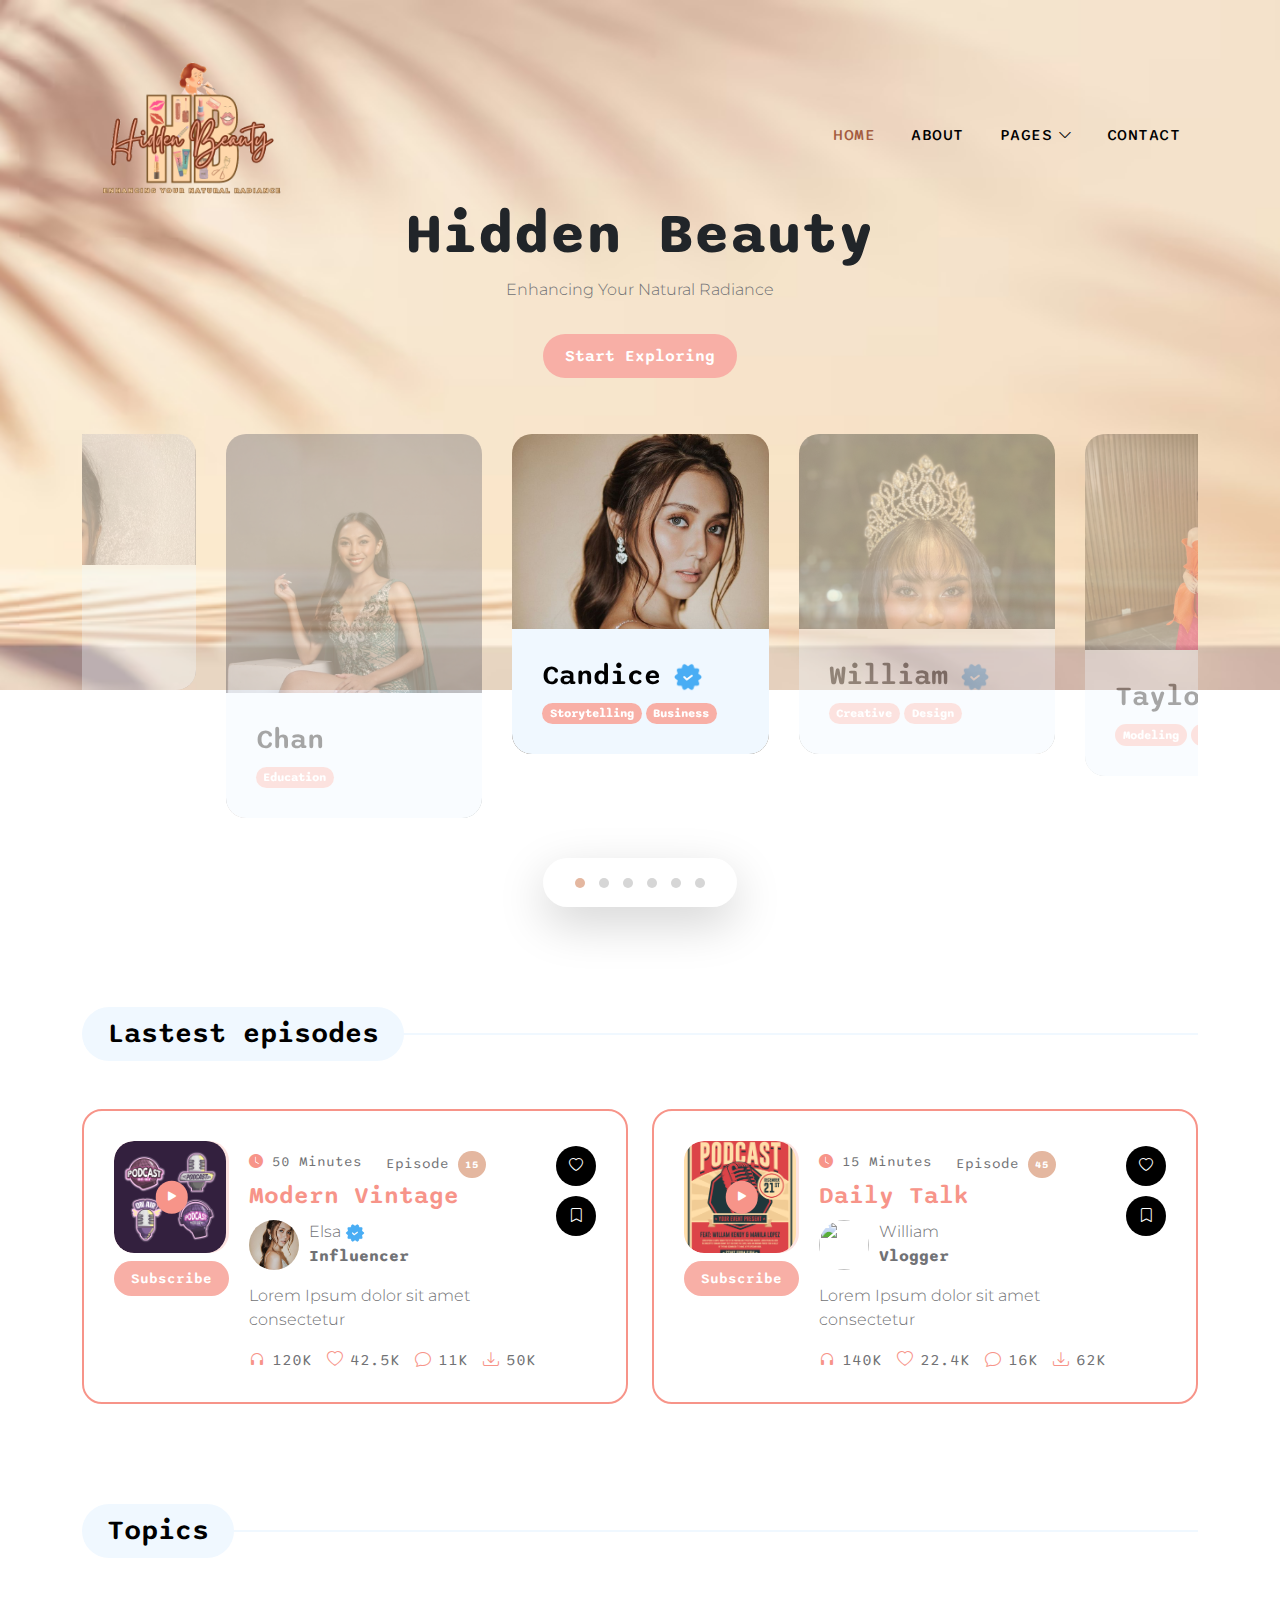
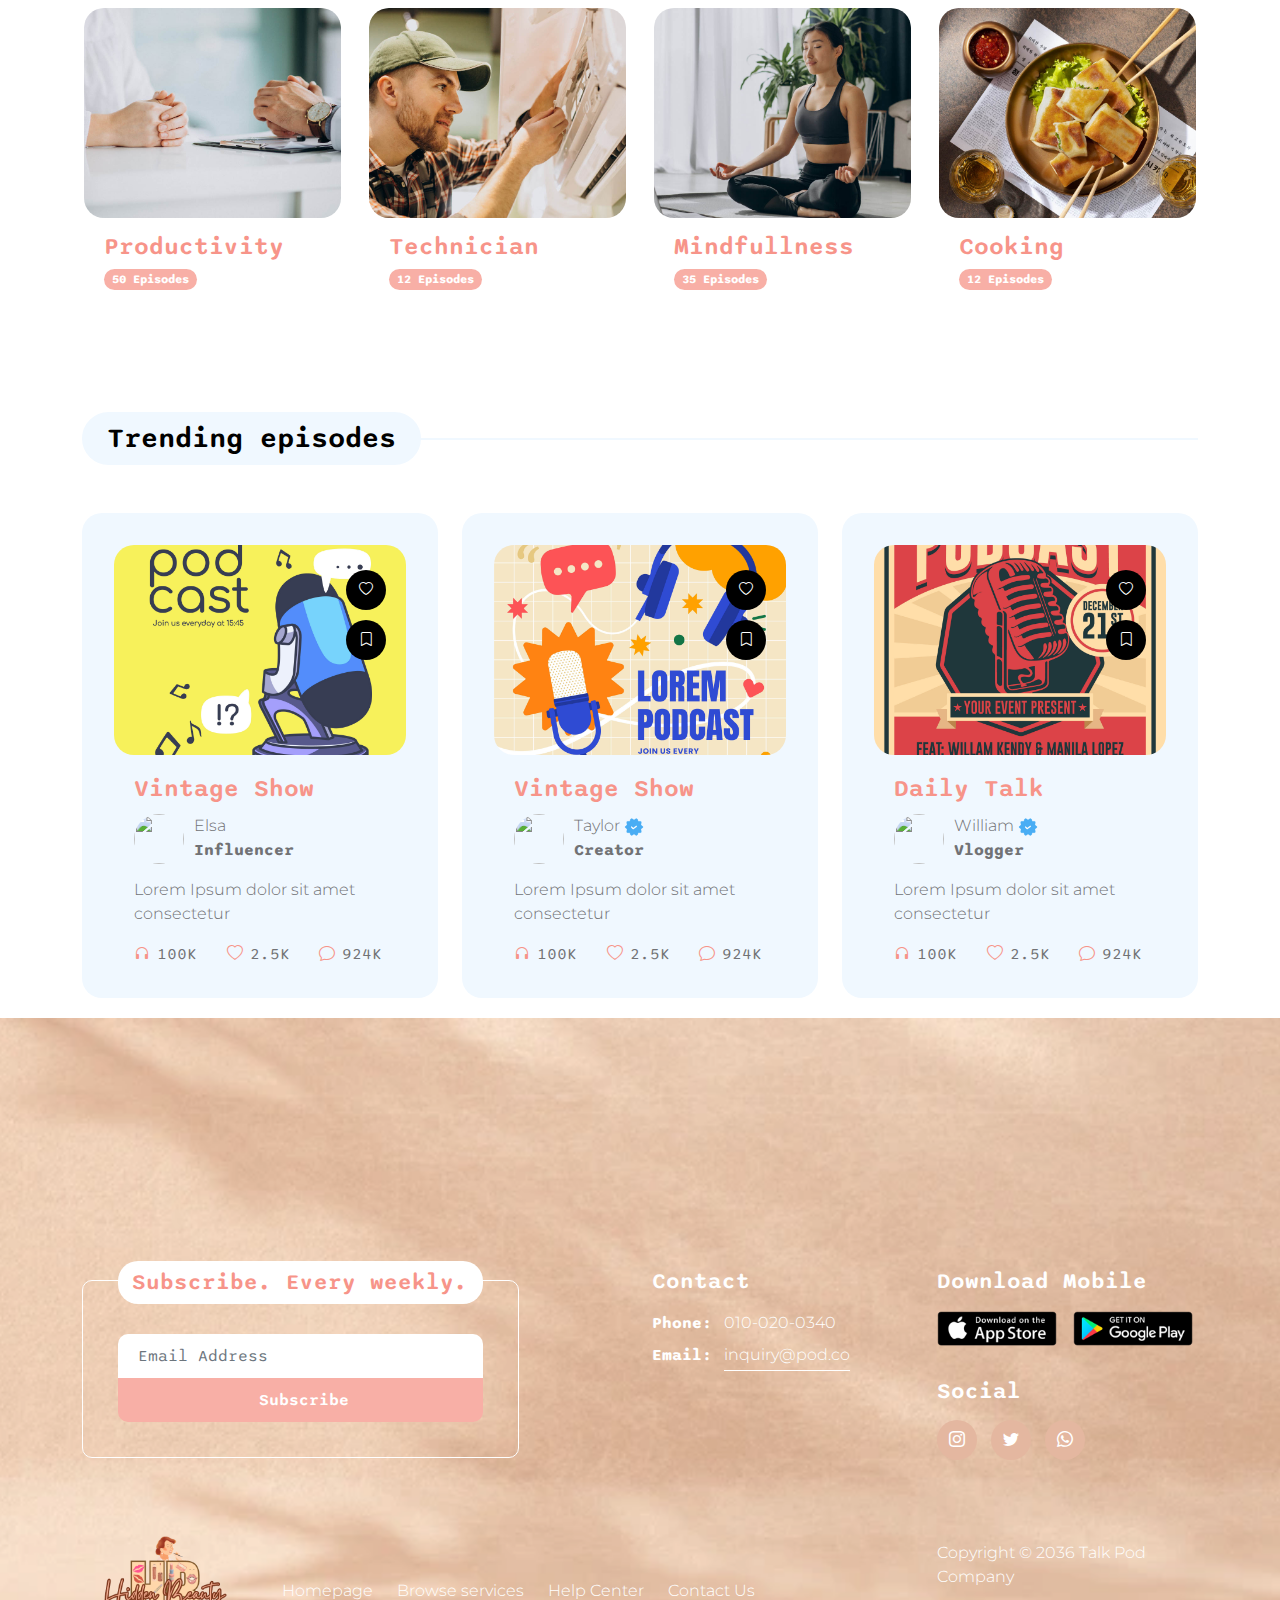
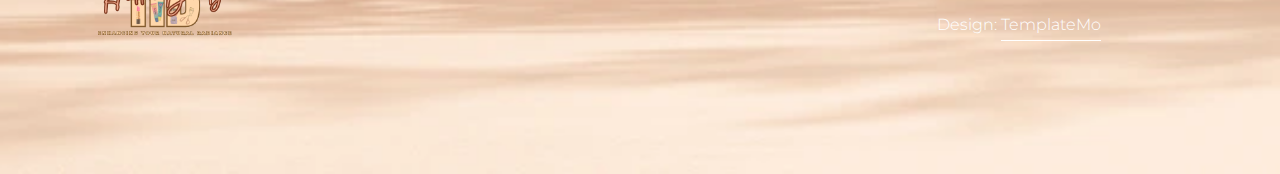
==== commit 96163c79: "Update index.html" ====
--- a/index.html
+++ b/index.html
@@ -1,11 +1,7 @@
 <!doctype html>
 <html lang="en">
     <head>
-        <meta charset="utf-8">
-        <meta name="viewport" content="width=device-width, initial-scale=1">
-
-        <meta name="description" content="">
-        <meta name="author" content="">
+        
 
         <title>Hidden Beauty</title>
 
@@ -39,15 +35,7 @@
                         <img src="images/logo.png" class="logo-image img-fluid" alt="Hidden Beauty">
                     </a>
 
-                    <form action="#" method="get" class="custom-form search-form flex-fill me-3" role="search">
-                        <div class="input-group input-group-lg">    
-                            <input name="search" type="search" class="form-control" id="search" placeholder="Search Services" aria-label="Search">
-
-                            <button type="submit" class="form-control" id="submit">
-                                <i class="bi-search"></i>
-                            </button>
-                        </div>
-                    </form>
+                    
     
                     <button class="navbar-toggler" type="button" data-bs-toggle="collapse" data-bs-target="#navbarNav" aria-controls="navbarNav" aria-expanded="false" aria-label="Toggle navigation">
                         <span class="navbar-toggler-icon"></span>
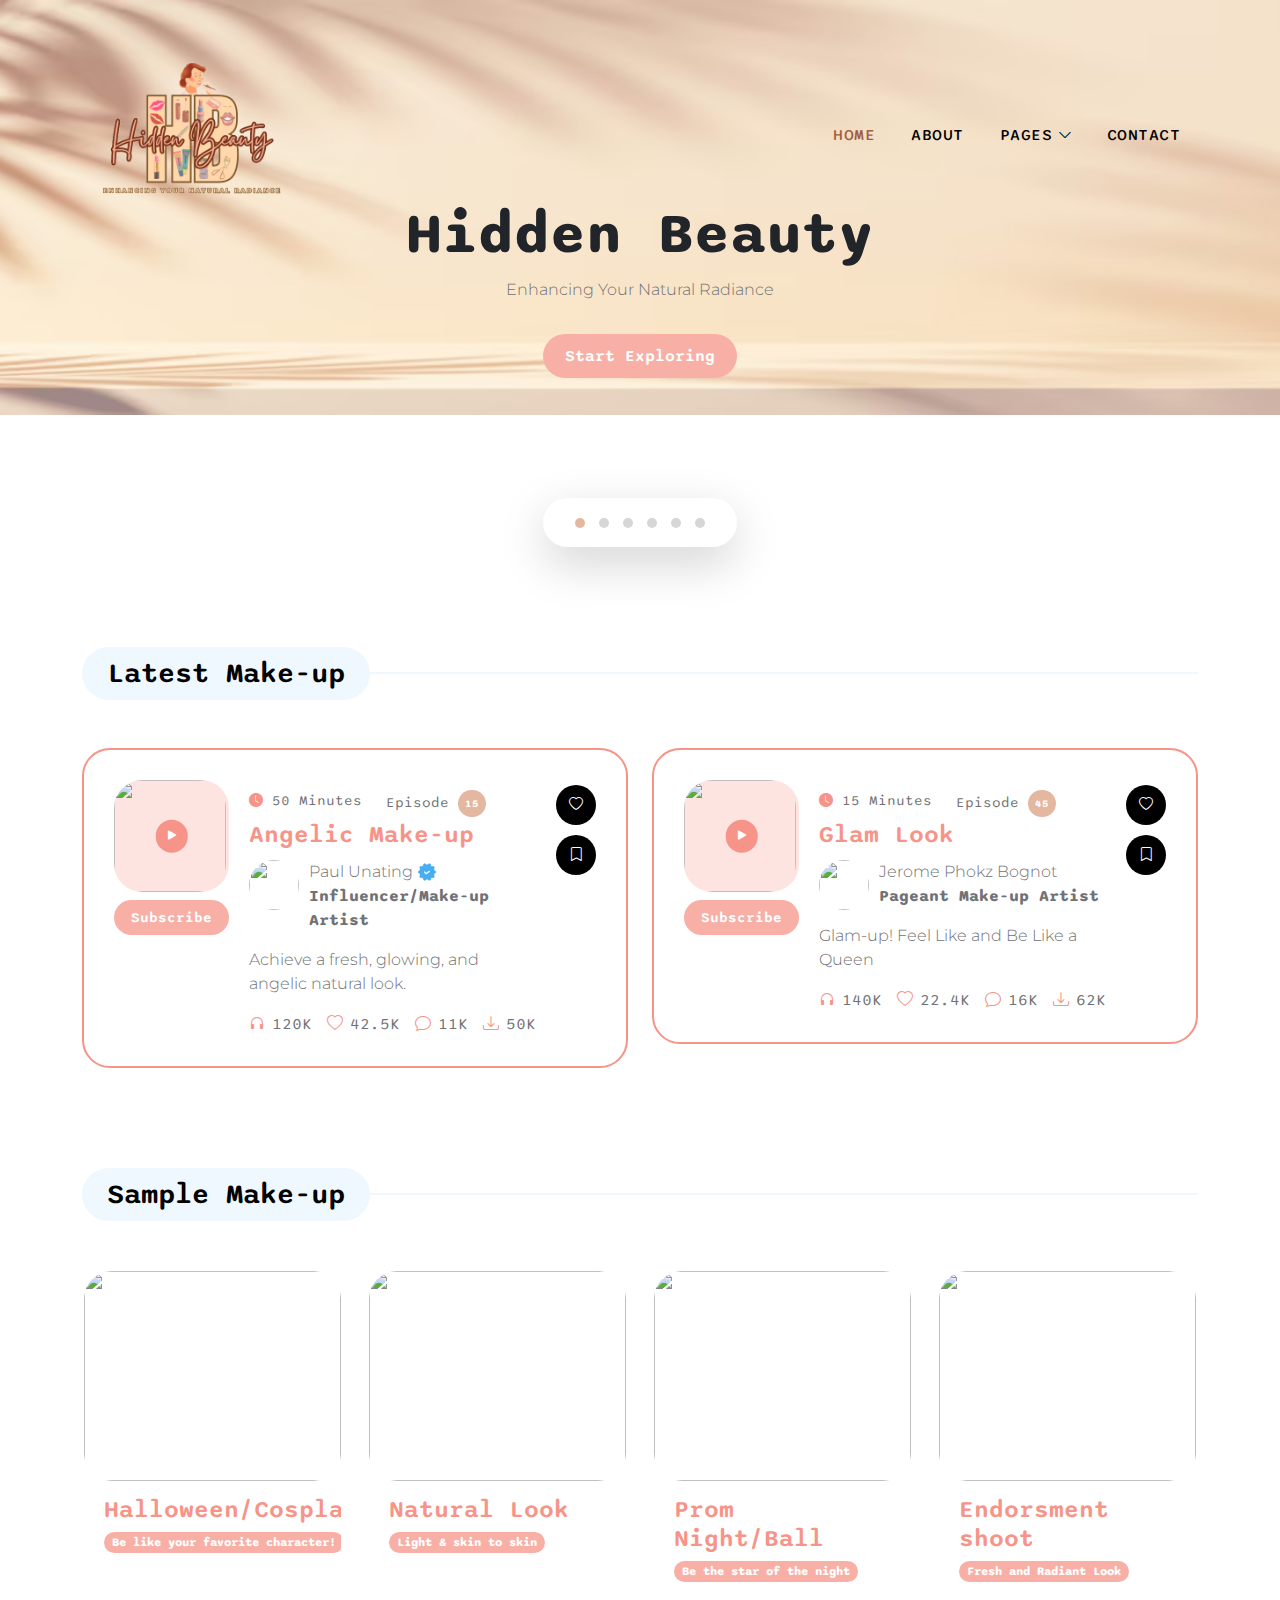
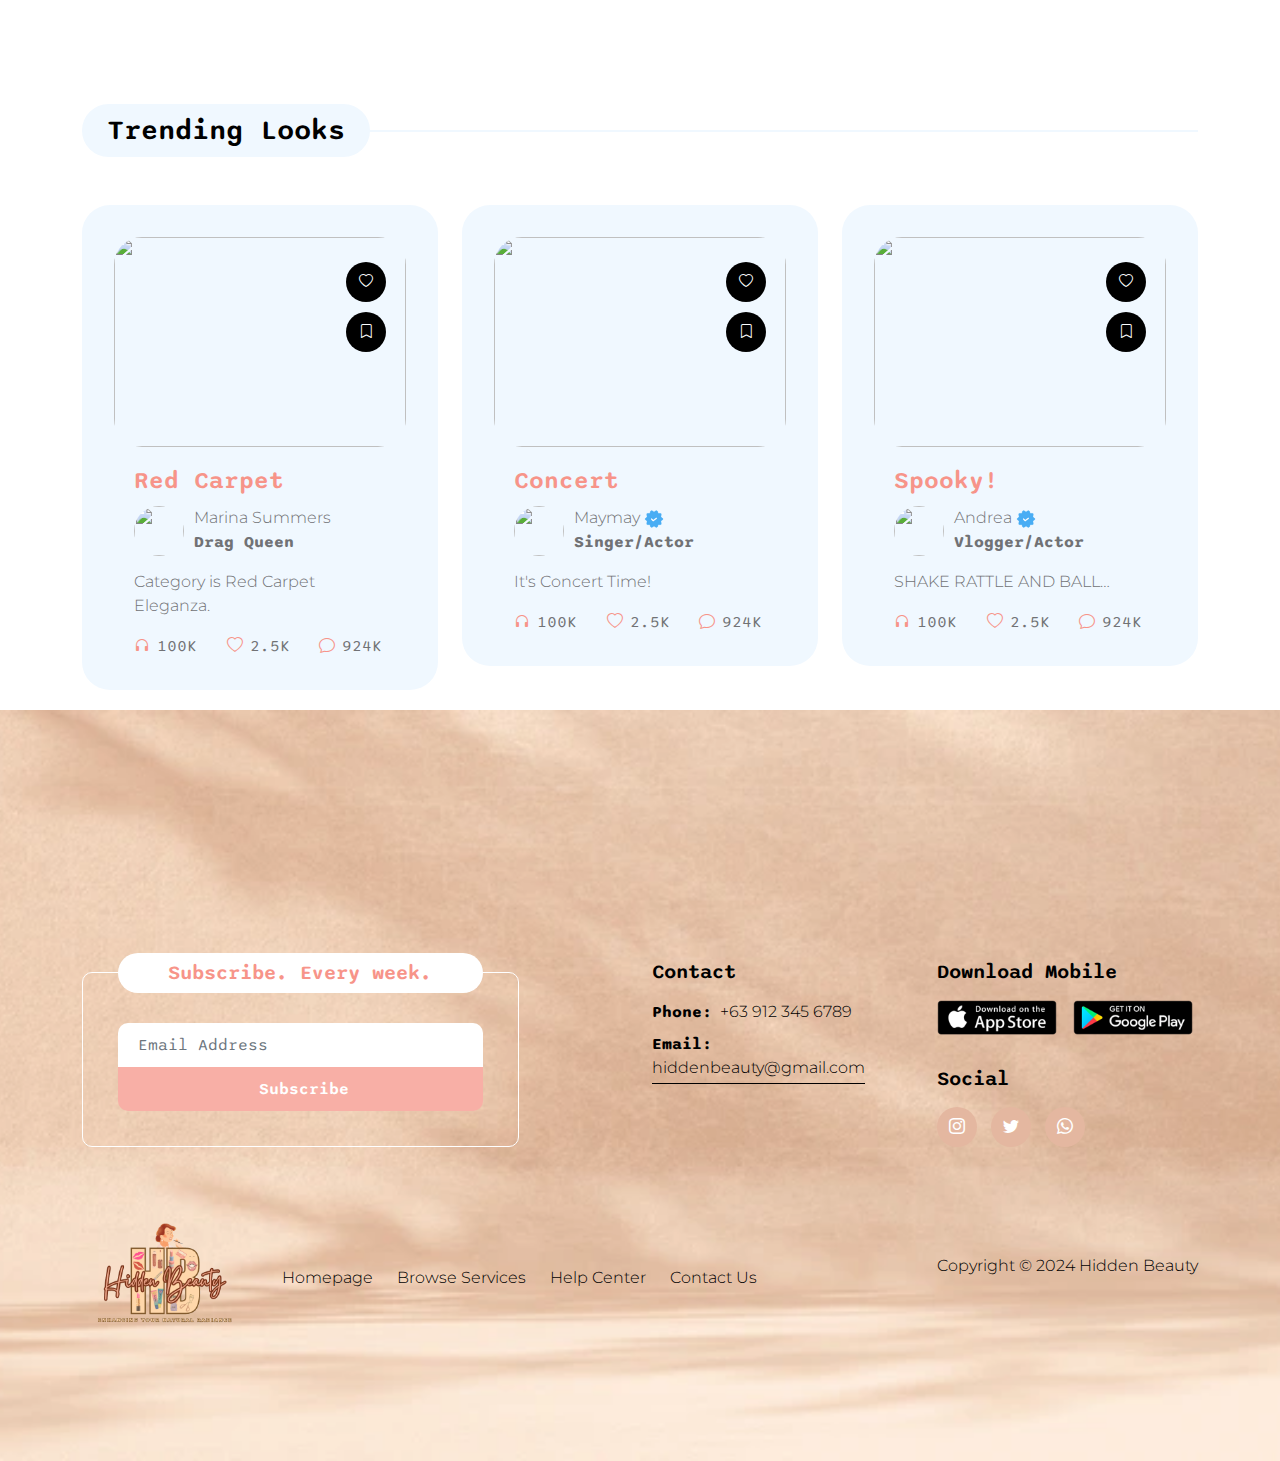
==== commit 6f668a6d: "Add files via upload" ====
--- a/index.html
+++ b/index.html
@@ -1,793 +1,807 @@
-<!doctype html>
-<html lang="en">
-    <head>
-        
-
-        <title>Hidden Beauty</title>
-
-        <!-- CSS FILES -->        
-        <link rel="preconnect" href="https://fonts.googleapis.com">
-        
-        <link rel="preconnect" href="https://fonts.gstatic.com" crossorigin>
-
-        <link href="https://fonts.googleapis.com/css2?family=Montserrat:wght@300;400&family=Sono:wght@200;300;400;500;700&display=swap" rel="stylesheet">
-                        
-        <link rel="stylesheet" href="css/bootstrap.min.css">
-
-        <link rel="stylesheet" href="css/bootstrap-icons.css">
-
-        <link rel="stylesheet" href="css/owl.carousel.min.css">
-        
-        <link rel="stylesheet" href="css/owl.theme.default.min.css">
-
-        <link href="css/hb.css" rel="stylesheet">
-        
-
-    </head>
-    
-    <body>
-
-        <main>
-
-            <nav class="navbar navbar-expand-lg">
-                <div class="container">
-                    <a class="navbar-brand me-lg-5 me-0" href="index.html">
-                        <img src="images/logo.png" class="logo-image img-fluid" alt="Hidden Beauty">
-                    </a>
-
-                    
-    
-                    <button class="navbar-toggler" type="button" data-bs-toggle="collapse" data-bs-target="#navbarNav" aria-controls="navbarNav" aria-expanded="false" aria-label="Toggle navigation">
-                        <span class="navbar-toggler-icon"></span>
-                </button>
-    
-                    <div class="collapse navbar-collapse" id="navbarNav">
-                        <ul class="navbar-nav ms-lg-auto">
-                            <li class="nav-item">
-                                <a class="nav-link active" href="index.html">Home</a>
-                            </li>
-
-                            <li class="nav-item">
-                                <a class="nav-link" href="about.html">About</a>
-                            </li>
-
-                            <li class="nav-item dropdown">
-                                <a class="nav-link dropdown-toggle" href="#" id="navbarLightDropdownMenuLink" role="button" data-bs-toggle="dropdown" aria-expanded="false">Pages</a>
-
-                                <ul class="dropdown-menu dropdown-menu-light" aria-labelledby="navbarLightDropdownMenuLink">
-                                    <li><a class="dropdown-item" href="listing-page.html">Listing Page</a></li>
-
-                                    <li><a class="dropdown-item" href="detail-page.html">Detail Page</a></li>
-                                </ul>
-                            </li>
-    
-                            <li class="nav-item">
-                                <a class="nav-link" href="contact.html">Contact</a>
-                            </li>
-                        </ul>
-
-                        
-                    </div>
-                </div>
-            </nav>
-            
-
-            <section class="hero-section">
-                <div class="container">
-                    <div class="row">
-
-                        <div class="col-lg-12 col-12">
-                            <div class="text-center mb-5 pb-2">
-                                <h1 >Hidden Beauty</h1>
-
-                                <p>Enhancing Your Natural Radiance<br></p>
-
-                                <a href="#section_2" class="btn custom-btn smoothscroll mt-3">Start Exploring</a>
-                            </div>
-
-                            <div class="owl-carousel owl-theme">
-                                <div class="owl-carousel-info-wrap item">
-                                    <img src="images/profile/8.jpg" class="owl-carousel-image img-fluid" alt="">
-
-                                    <div class="owl-carousel-info">
-                                        <h4 class="mb-2">
-                                            Candice
-                                            <img src="images/verified.png" class="owl-carousel-verified-image img-fluid" alt="">
-                                        </h4>
-
-                                        <span class="badge">Storytelling</span>
-
-                                        <span class="badge">Business</span>
-                                    </div>
-
-                                    <div class="social-share">
-                                        <ul class="social-icon">
-                                            <li class="social-icon-item">
-                                                <a href="#" class="social-icon-link bi-twitter"></a>
-                                            </li>
-
-                                            <li class="social-icon-item">
-                                                <a href="#" class="social-icon-link bi-facebook"></a>
-                                            </li>
-                                        </ul>
-                                    </div>
-                                </div>
-
-                                <div class="owl-carousel-info-wrap item">
-                                    <img src="images/profile/1.jpg" class="owl-carousel-image img-fluid" alt="">
-
-                                    <div class="owl-carousel-info">
-                                        <h4 class="mb-2">
-                                            William
-                                            <img src="images/verified.png" class="owl-carousel-verified-image img-fluid" alt="">
-                                        </h4>
-
-                                        <span class="badge">Creative</span>
-
-                                        <span class="badge">Design</span>
-                                    </div>
-
-                                    <div class="social-share">
-                                        <ul class="social-icon">
-                                            <li class="social-icon-item">
-                                                <a href="#" class="social-icon-link bi-twitter"></a>
-                                            </li>
-
-                                            <li class="social-icon-item">
-                                                <a href="#" class="social-icon-link bi-facebook"></a>
-                                            </li>
-
-                                            <li class="social-icon-item">
-                                                <a href="#" class="social-icon-link bi-pinterest"></a>
-                                            </li>
-                                        </ul>
-                                    </div>
-                                </div>
-
-                                <div class="owl-carousel-info-wrap item">
-                                    <img src="images/profile/2.jpeg" class="owl-carousel-image img-fluid" alt="">
-
-                                    <div class="owl-carousel-info">
-                                        <h4 class="mb-2">Taylor</h4>
-
-                                        <span class="badge">Modeling</span>
-
-                                        <span class="badge">Fashion</span>
-                                    </div>
-
-                                    <div class="social-share">
-                                        <ul class="social-icon">
-                                            <li class="social-icon-item">
-                                                <a href="#" class="social-icon-link bi-twitter"></a>
-                                            </li>
-
-                                            <li class="social-icon-item">
-                                                <a href="#" class="social-icon-link bi-facebook"></a>
-                                            </li>
-
-                                            <li class="social-icon-item">
-                                                <a href="#" class="social-icon-link bi-pinterest"></a>
-                                            </li>
-                                        </ul>
-                                    </div>
-                                </div>
-
-                                <div class="owl-carousel-info-wrap item">
-                                    <img src="images/profile/3.jpg" class="owl-carousel-image img-fluid" alt="">
-
-                                    <div class="owl-carousel-info">
-                                        <h4 class="mb-2">Nick</h4>
-
-                                        <span class="badge">Acting</span>
-                                    </div>
-
-                                    <div class="social-share">
-                                        <ul class="social-icon">
-                                            <li class="social-icon-item">
-                                                <a href="#" class="social-icon-link bi-instagram"></a>
-                                            </li>
-
-                                            <li class="social-icon-item">
-                                                <a href="#" class="social-icon-link bi-youtube"></a>
-                                            </li>
-                                        </ul>
-                                    </div>
-                                </div>
-
-                                <div class="owl-carousel-info-wrap item">
-                                    <img src="images/profile/4.jpg" class="owl-carousel-image img-fluid" alt="">
-
-                                    <div class="owl-carousel-info">
-                                        <h4 class="mb-2">
-                                            Elsa
-                                            <img src="images/verified.png" class="owl-carousel-verified-image img-fluid" alt="">
-                                        </h4>
-
-                                        <span class="badge">Influencer</span>
-                                    </div>
-
-                                    <div class="social-share">
-                                        <ul class="social-icon">
-                                            <li class="social-icon-item">
-                                                <a href="#" class="social-icon-link bi-instagram"></a>
-                                            </li>
-
-                                            <li class="social-icon-item">
-                                                <a href="#" class="social-icon-link bi-youtube"></a>
-                                            </li>
-                                        </ul>
-                                    </div>
-                                </div>
-
-                                <div class="owl-carousel-info-wrap item">
-                                    <img src="images/profile/5.jpg" class="owl-carousel-image img-fluid" alt="">
-
-                                    <div class="owl-carousel-info">
-                                        <h4 class="mb-2">Chan</h4>
-
-                                        <span class="badge">Education</span>
-                                    </div>
-
-                                    <div class="social-share">
-                                        <ul class="social-icon">
-                                            <li class="social-icon-item">
-                                                <a href="#" class="social-icon-link bi-linkedin"></a>
-                                            </li>
-
-                                            <li class="social-icon-item">
-                                                <a href="#" class="social-icon-link bi-whatsapp"></a>
-                                            </li>
-                                        </ul>
-                                    </div>
-                                </div>
-                            </div>
-                        </div>
-
-                    </div>
-                </div>
-            </section>
-
-
-            <section class="latest-podcast-section section-padding pb-0" id="section_2">
-                <div class="container">
-                    <div class="row justify-content-center">
-
-                        <div class="col-lg-12 col-12">
-                            <div class="section-title-wrap mb-5">
-                                <h4 class="section-title">Lastest episodes</h4>
-                            </div>
-                        </div>
-
-                        <div class="col-lg-6 col-12 mb-4 mb-lg-0">
-                            <div class="custom-block d-flex">
-                                <div class="">
-                                    <div class="custom-block-icon-wrap">
-                                        <div class="section-overlay"></div>
-                                        <a href="detail-page.html" class="custom-block-image-wrap">
-                                            <img src="images/podcast/11683425_4790593.jpg" class="custom-block-image img-fluid" alt="">
-
-                                            <a href="#" class="custom-block-icon">
-                                                <i class="bi-play-fill"></i>
-                                            </a>
-                                        </a>
-                                    </div>
-
-                                    <div class="mt-2">
-                                        <a href="#" class="btn custom-btn">
-                                            Subscribe
-                                        </a>
-                                    </div>
-                                </div>
-
-                                <div class="custom-block-info">
-                                    <div class="custom-block-top d-flex mb-1">
-                                        <small class="me-4">
-                                            <i class="bi-clock-fill custom-icon"></i>
-                                            50 Minutes
-                                        </small>
-
-                                        <small>Episode <span class="badge">15</span></small>
-                                    </div>
-
-                                    <h5 class="mb-2">
-                                        <a href="detail-page.html">
-                                            Modern Vintage
-                                        </a>
-                                    </h5>
-
-                                    <div class="profile-block d-flex">
-                                        <img src="images/profile/8.jpg" class="profile-block-image img-fluid" alt="">
-
-                                        <p>
-                                            Elsa
-                                            <img src="images/verified.png" class="verified-image img-fluid" alt="">
-                                            <strong>Influencer</strong></p>
-                                    </div>
-
-                                    <p class="mb-0">Lorem Ipsum dolor sit amet consectetur</p>
-
-                                    <div class="custom-block-bottom d-flex justify-content-between mt-3">
-                                        <a href="#" class="bi-headphones me-1">
-                                            <span>120k</span>
-                                        </a>
-
-                                        <a href="#" class="bi-heart me-1">
-                                            <span>42.5k</span>
-                                        </a>
-
-                                        <a href="#" class="bi-chat me-1">
-                                            <span>11k</span>
-                                        </a>
-
-                                        <a href="#" class="bi-download">
-                                            <span>50k</span>
-                                        </a>
-                                    </div>
-                                </div>
-
-                                <div class="d-flex flex-column ms-auto">
-                                    <a href="#" class="badge ms-auto">
-                                        <i class="bi-heart"></i>
-                                    </a>
-
-                                    <a href="#" class="badge ms-auto">
-                                        <i class="bi-bookmark"></i>
-                                    </a>
-                                </div>
-                            </div>
-                        </div>
-
-                        <div class="col-lg-6 col-12">
-                            <div class="custom-block d-flex">
-                                <div class="">
-                                    <div class="custom-block-icon-wrap">
-                                        <div class="section-overlay"></div>
-                                        <a href="detail-page.html" class="custom-block-image-wrap">
-                                            <img src="images/podcast/12577967_02.jpg" class="custom-block-image img-fluid" alt="">
-
-                                            <a href="#" class="custom-block-icon">
-                                                <i class="bi-play-fill"></i>
-                                            </a>
-                                        </a>
-                                    </div>
-
-                                    <div class="mt-2">
-                                        <a href="#" class="btn custom-btn">
-                                            Subscribe
-                                        </a>
-                                    </div>
-                                </div>
-
-                                <div class="custom-block-info">
-                                    <div class="custom-block-top d-flex mb-1">
-                                        <small class="me-4">
-                                            <i class="bi-clock-fill custom-icon"></i>
-                                            15 Minutes
-                                        </small>
-
-                                        <small>Episode <span class="badge">45</span></small>
-                                    </div>
-
-                                    <h5 class="mb-2">
-                                        <a href="detail-page.html">
-                                            Daily Talk
-                                        </a>
-                                    </h5>
-
-                                    <div class="profile-block d-flex">
-                                        <img src="images/profile/handsome-asian-man-listening-music-through-headphones.jpg" class="profile-block-image img-fluid" alt="">
-
-                                        <p>William
-                                            <strong>Vlogger</strong></p>
-                                    </div>
-
-                                    <p class="mb-0">Lorem Ipsum dolor sit amet consectetur</p>
-
-                                    <div class="custom-block-bottom d-flex justify-content-between mt-3">
-                                        <a href="#" class="bi-headphones me-1">
-                                            <span>140k</span>
-                                        </a>
-
-                                        <a href="#" class="bi-heart me-1">
-                                            <span>22.4k</span>
-                                        </a>
-
-                                        <a href="#" class="bi-chat me-1">
-                                            <span>16k</span>
-                                        </a>
-
-                                        <a href="#" class="bi-download">
-                                            <span>62k</span>
-                                        </a>
-                                    </div>
-                                </div>
-
-                                <div class="d-flex flex-column ms-auto">
-                                    <a href="#" class="badge ms-auto">
-                                        <i class="bi-heart"></i>
-                                    </a>
-
-                                    <a href="#" class="badge ms-auto">
-                                        <i class="bi-bookmark"></i>
-                                    </a>
-                                </div>
-                            </div>
-                        </div>
-
-                    </div>
-                </div>
-            </section>
-
-
-            <section class="topics-section section-padding pb-0" id="section_3">
-                <div class="container">
-                    <div class="row">
-
-                        <div class="col-lg-12 col-12">
-                            <div class="section-title-wrap mb-5">
-                                <h4 class="section-title">Topics</h4>
-                            </div>
-                        </div>
-
-                        <div class="col-lg-3 col-md-6 col-12 mb-4 mb-lg-0">
-                            <div class="custom-block custom-block-overlay">
-                                <a href="detail-page.html" class="custom-block-image-wrap">
-                                    <img src="images/topics/physician-consulting-his-patient-clinic.jpg" class="custom-block-image img-fluid" alt="">
-                                </a>
-
-                                <div class="custom-block-info custom-block-overlay-info">
-                                    <h5 class="mb-1">
-                                        <a href="listing-page.html">
-                                            Productivity
-                                        </a>
-                                    </h5>
-
-                                    <p class="badge mb-0">50 Episodes</p>
-                                </div>
-                            </div>
-                        </div>
-
-                        <div class="col-lg-3 col-md-6 col-12 mb-4 mb-lg-0">
-                            <div class="custom-block custom-block-overlay">
-                                <a href="detail-page.html" class="custom-block-image-wrap">
-                                    <img src="images/topics/repairman-doing-air-conditioner-service.jpg" class="custom-block-image img-fluid" alt="">
-                                </a>
-
-                                <div class="custom-block-info custom-block-overlay-info">
-                                    <h5 class="mb-1">
-                                        <a href="listing-page.html">
-                                            Technician
-                                        </a>
-                                    </h5>
-
-                                    <p class="badge mb-0">12 Episodes</p>
-                                </div>
-                            </div>
-                        </div>
-
-                        <div class="col-lg-3 col-md-6 col-12 mb-4 mb-lg-0">
-                            <div class="custom-block custom-block-overlay">
-                                <a href="detail-page.html" class="custom-block-image-wrap">
-                                    <img src="images/topics/woman-practicing-yoga-mat-home.jpg" class="custom-block-image img-fluid" alt="">
-                                </a>
-
-                                <div class="custom-block-info custom-block-overlay-info">
-                                    <h5 class="mb-1">
-                                        <a href="listing-page.html">
-                                            Mindfullness
-                                        </a>
-                                    </h5>
-
-                                    <p class="badge mb-0">35 Episodes</p>
-                                </div>
-                            </div>
-                        </div>
-
-                        <div class="col-lg-3 col-md-6 col-12 mb-4 mb-lg-0">
-                            <div class="custom-block custom-block-overlay">
-                                <a href="detail-page.html" class="custom-block-image-wrap">
-                                    <img src="images/topics/delicious-meal-with-sambal-arrangement.jpg" class="custom-block-image img-fluid" alt="">
-                                </a>
-
-                                <div class="custom-block-info custom-block-overlay-info">
-                                    <h5 class="mb-1">
-                                        <a href="listing-page.html">
-                                            Cooking
-                                        </a>
-                                    </h5>
-
-                                    <p class="badge mb-0">12 Episodes</p>
-                                </div>
-                            </div>
-                        </div>
-
-                    </div>
-                </div>
-            </section>
-
-
-            <section class="trending-podcast-section section-padding">
-                <div class="container">
-                    <div class="row">
-
-                        <div class="col-lg-12 col-12">
-                            <div class="section-title-wrap mb-5">
-                                <h4 class="section-title">Trending episodes</h4>
-                            </div>
-                        </div>
-
-                        <div class="col-lg-4 col-12 mb-4 mb-lg-0">
-                            <div class="custom-block custom-block-full">
-                                <div class="custom-block-image-wrap">
-                                    <a href="detail-page.html">
-                                        <img src="images/podcast/27376480_7326766.jpg" class="custom-block-image img-fluid" alt="">
-                                    </a>
-                                </div>
-
-                                <div class="custom-block-info">
-                                    <h5 class="mb-2">
-                                        <a href="detail-page.html">
-                                            Vintage Show
-                                        </a>
-                                    </h5>
-
-                                    <div class="profile-block d-flex">
-                                        <img src="images/profile/woman-posing-black-dress-medium-shot.jpg" class="profile-block-image img-fluid" alt="">
-
-                                        <p>Elsa
-                                            <strong>Influencer</strong></p>
-                                    </div>
-
-                                    <p class="mb-0">Lorem Ipsum dolor sit amet consectetur</p>
-
-                                    <div class="custom-block-bottom d-flex justify-content-between mt-3">
-                                        <a href="#" class="bi-headphones me-1">
-                                            <span>100k</span>
-                                        </a>
-
-                                        <a href="#" class="bi-heart me-1">
-                                            <span>2.5k</span>
-                                        </a>
-
-                                        <a href="#" class="bi-chat me-1">
-                                            <span>924k</span>
-                                        </a>
-                                    </div>
-                                </div>
-
-                                <div class="social-share d-flex flex-column ms-auto">
-                                    <a href="#" class="badge ms-auto">
-                                        <i class="bi-heart"></i>
-                                    </a>
-
-                                    <a href="#" class="badge ms-auto">
-                                        <i class="bi-bookmark"></i>
-                                    </a>
-                                </div>
-                            </div>
-                        </div>
-
-                        <div class="col-lg-4 col-12 mb-4 mb-lg-0">
-                            <div class="custom-block custom-block-full">
-                                <div class="custom-block-image-wrap">
-                                    <a href="detail-page.html">
-                                        <img src="images/podcast/27670664_7369753.jpg" class="custom-block-image img-fluid" alt="">
-                                    </a>
-                                </div>
-
-                                <div class="custom-block-info">
-                                    <h5 class="mb-2">
-                                        <a href="detail-page.html">
-                                            Vintage Show
-                                        </a>
-                                    </h5>
-
-                                    <div class="profile-block d-flex">
-                                        <img src="images/profile/cute-smiling-woman-outdoor-portrait.jpg" class="profile-block-image img-fluid" alt="">
-
-                                        <p>
-                                            Taylor
-                                            <img src="images/verified.png" class="verified-image img-fluid" alt="">
-                                            <strong>Creator</strong>
-                                        </p>
-                                    </div>
-
-                                    <p class="mb-0">Lorem Ipsum dolor sit amet consectetur</p>
-
-                                    <div class="custom-block-bottom d-flex justify-content-between mt-3">
-                                        <a href="#" class="bi-headphones me-1">
-                                            <span>100k</span>
-                                        </a>
-
-                                        <a href="#" class="bi-heart me-1">
-                                            <span>2.5k</span>
-                                        </a>
-
-                                        <a href="#" class="bi-chat me-1">
-                                            <span>924k</span>
-                                        </a>
-                                    </div>
-                                </div>
-
-                                <div class="social-share d-flex flex-column ms-auto">
-                                    <a href="#" class="badge ms-auto">
-                                        <i class="bi-heart"></i>
-                                    </a>
-
-                                    <a href="#" class="badge ms-auto">
-                                        <i class="bi-bookmark"></i>
-                                    </a>
-                                </div>
-                            </div>
-                        </div>
-
-                        <div class="col-lg-4 col-12">
-                            <div class="custom-block custom-block-full">
-                                <div class="custom-block-image-wrap">
-                                    <a href="detail-page.html">
-                                        <img src="images/podcast/12577967_02.jpg" class="custom-block-image img-fluid" alt="">
-                                    </a>
-                                </div>
-
-                                <div class="custom-block-info">
-                                    <h5 class="mb-2">
-                                        <a href="detail-page.html">
-                                            Daily Talk
-                                        </a>
-                                    </h5>
-
-                                    <div class="profile-block d-flex">
-                                        <img src="images/profile/handsome-asian-man-listening-music-through-headphones.jpg" class="profile-block-image img-fluid" alt="">
-
-                                        <p>
-                                            William
-                                            <img src="images/verified.png" class="verified-image img-fluid" alt="">
-                                            <strong>Vlogger</strong></p>
-                                    </div>
-
-                                    <p class="mb-0">Lorem Ipsum dolor sit amet consectetur</p>
-
-                                    <div class="custom-block-bottom d-flex justify-content-between mt-3">
-                                        <a href="#" class="bi-headphones me-1">
-                                            <span>100k</span>
-                                        </a>
-
-                                        <a href="#" class="bi-heart me-1">
-                                            <span>2.5k</span>
-                                        </a>
-
-                                        <a href="#" class="bi-chat me-1">
-                                            <span>924k</span>
-                                        </a>
-                                    </div>
-                                </div>
-
-                                <div class="social-share d-flex flex-column ms-auto">
-                                    <a href="#" class="badge ms-auto">
-                                        <i class="bi-heart"></i>
-                                    </a>
-
-                                    <a href="#" class="badge ms-auto">
-                                        <i class="bi-bookmark"></i>
-                                    </a>
-                                </div>
-                            </div>
-                        </div>
-
-                    </div>
-                </div>
-            </section>
-        </main>
-
-
-        <footer class="site-footer">   
-            <div class="container">
-                <div class="row">
-
-                    <div class="col-lg-6 col-12 mb-5 mb-lg-0">
-                        <div class="subscribe-form-wrap">
-                            <h6>Subscribe. Every weekly.</h6>
-
-                            <form class="custom-form subscribe-form" action="#" method="get" role="form">
-                                <input type="email" name="subscribe-email" id="subscribe-email" pattern="[^ @]*@[^ @]*" class="form-control" placeholder="Email Address" required="">
-
-                                <div class="col-lg-12 col-12">
-                                    <button type="submit" class="form-control" id="submit">Subscribe</button>
-                                </div>
-                            </form>
-                        </div>
-                    </div>
-
-                    <div class="col-lg-3 col-md-6 col-12 mb-4 mb-md-0 mb-lg-0">
-                        <h6 class="site-footer-title mb-3">Contact</h6>
-
-                        <p class="mb-2"><strong class="d-inline me-2">Phone:</strong> 010-020-0340</p>
-
-                        <p>
-                            <strong class="d-inline me-2">Email:</strong>
-                            <a href="#">inquiry@pod.co</a> 
-                        </p>
-                    </div>
-
-                    <div class="col-lg-3 col-md-6 col-12">
-                        <h6 class="site-footer-title mb-3">Download Mobile</h6>
-
-                        <div class="site-footer-thumb mb-4 pb-2">
-                            <div class="d-flex flex-wrap">
-                                <a href="#">
-                                    <img src="images/app-store.png" class="me-3 mb-2 mb-lg-0 img-fluid" alt="">
-                                </a>
-
-                                <a href="#">
-                                    <img src="images/play-store.png" class="img-fluid" alt="">
-                                </a>
-                            </div>
-                        </div>
-
-                        <h6 class="site-footer-title mb-3">Social</h6>
-
-                        <ul class="social-icon">
-                            <li class="social-icon-item">
-                                <a href="#" class="social-icon-link bi-instagram"></a>
-                            </li>
-
-                            <li class="social-icon-item">
-                                <a href="#" class="social-icon-link bi-twitter"></a>
-                            </li>
-
-                            <li class="social-icon-item">
-                                <a href="#" class="social-icon-link bi-whatsapp"></a>
-                            </li>
-                        </ul>
-                    </div>
-
-                </div>
-            </div>
-
-            <div class="container pt-5">
-                <div class="row align-items-center">
-
-                    <div class="col-lg-2 col-md-3 col-12">
-                        <a class="navbar-brand" href="index.html">
-                            <img src="images/logo.png" class="logo-image img-fluid" alt="Hidden Beauty">
-                        </a>
-                    </div>
-
-                    <div class="col-lg-7 col-md-9 col-12">
-                        <ul class="site-footer-links">
-                            <li class="site-footer-link-item">
-                                <a href="#" class="site-footer-link">Homepage</a>
-                            </li>
-
-                            <li class="site-footer-link-item">
-                                <a href="#" class="site-footer-link">Browse services</a>
-                            </li>
-
-                            <li class="site-footer-link-item">
-                                <a href="#" class="site-footer-link">Help Center</a>
-                            </li>
-
-                            <li class="site-footer-link-item">
-                                <a href="#" class="site-footer-link">Contact Us</a>
-                            </li>
-                        </ul>
-                    </div>
-
-                    <div class="col-lg-3 col-12">
-                        <p class="copyright-text mb-0">Copyright © 2036 Talk Pod Company
-                        <br><br>
-                        Design: <a rel="nofollow" href="https://templatemo.com/page/1" target="_parent">TemplateMo</a></p>
-                    </div>
-                </div>
-            </div>
-        </footer>
-
-
-        <!-- JAVASCRIPT FILES -->
-        <script src="js/jquery.min.js"></script>
-        <script src="js/bootstrap.bundle.min.js"></script>
-        <script src="js/owl.carousel.min.js"></script>
-        <script src="js/custom.js"></script>
-
-    </body>
-</html>
+<!doctype html>
+<html lang="en">
+
+<head>
+
+
+    <title>Hidden Beauty</title>
+
+    <!-- CSS FILES -->
+    <link rel="preconnect" href="https://fonts.googleapis.com">
+
+    <link rel="preconnect" href="https://fonts.gstatic.com" crossorigin>
+
+    <link
+        href="https://fonts.googleapis.com/css2?family=Montserrat:wght@300;400&family=Sono:wght@200;300;400;500;700&display=swap"
+        rel="stylesheet">
+
+    <link rel="stylesheet" href="css/bootstrap.min.css">
+
+    <link rel="stylesheet" href="css/bootstrap-icons.css">
+
+    <link rel="stylesheet" href="css/owl.carousel.min.css">
+
+    <link rel="stylesheet" href="css/owl.theme.default.min.css">
+
+    <link href="css/hb.css" rel="stylesheet">
+
+
+</head>
+
+<body>
+
+    <main>
+
+        <nav class="navbar navbar-expand-lg">
+            <div class="container">
+                <a class="navbar-brand me-lg-5 me-0" href="index.html">
+                    <img src="images/logo.png" class="logo-image img-fluid" alt="Hidden Beauty">
+                </a>
+
+
+
+                <button class="navbar-toggler" type="button" data-bs-toggle="collapse" data-bs-target="#navbarNav"
+                    aria-controls="navbarNav" aria-expanded="false" aria-label="Toggle navigation">
+                    <span class="navbar-toggler-icon"></span>
+                </button>
+
+                <div class="collapse navbar-collapse" id="navbarNav">
+                    <ul class="navbar-nav ms-lg-auto">
+                        <li class="nav-item">
+                            <a class="nav-link active" href="index.html">Home</a>
+                        </li>
+
+                        <li class="nav-item">
+                            <a class="nav-link" href="about.html">About</a>
+                        </li>
+
+                        <li class="nav-item dropdown">
+                            <a class="nav-link dropdown-toggle" href="#" id="navbarLightDropdownMenuLink" role="button"
+                                data-bs-toggle="dropdown" aria-expanded="false">Pages</a>
+
+                            <ul class="dropdown-menu dropdown-menu-light" aria-labelledby="navbarLightDropdownMenuLink">
+                                <li><a class="dropdown-item" href="listing-page.html">Listing Page</a></li>
+
+                                <li><a class="dropdown-item" href="detail-page.html">Detail Page</a></li>
+                            </ul>
+                        </li>
+
+                        <li class="nav-item">
+                            <a class="nav-link" href="contact.html">Contact</a>
+                        </li>
+                    </ul>
+
+
+                </div>
+            </div>
+        </nav>
+
+        <!--Header-->
+        <section class="hero-section">
+            <div class="container">
+                <div class="row">
+
+                    <div class="col-lg-12 col-12">
+                        <div class="text-center mb-5 pb-2">
+                            <h1>Hidden Beauty</h1>
+
+                            <p>Enhancing Your Natural Radiance<br></p>
+
+                            <a href="#section_2" class="btn custom-btn smoothscroll mt-3">Start Exploring</a>
+                        </div>
+
+                        <div class="owl-carousel owl-theme">
+                            <div class="owl-carousel-info-wrap item">
+
+                                <br>
+                                <div class="social-share">
+                                    <ul class="social-icon">
+                                        <li class="social-icon-item">
+                                            <a href="#" class="social-icon-link bi-twitter"></a>
+                                        </li>
+
+                                        <li class="social-icon-item">
+                                            <a href="#" class="social-icon-link bi-facebook"></a>
+                                        </li>
+                                    </ul>
+                                </div>
+                            </div>
+                            <!--Images-->
+                            <div class="owl-carousel-info-wrap item">
+                                <img src="images/profile/ash.png" class="owl-carousel-image img-fluid" alt="">
+
+                                <div class="owl-carousel-info">
+                                    <h4 class="mb-2">
+                                        Birthday
+                                        <img src="images/verified.png" class="owl-carousel-verified-image img-fluid"
+                                            alt="">
+                                    </h4>
+
+                                    <span class="badge">Creative</span>
+
+                                    <span class="badge">Design</span>
+                                </div>
+
+                                <div class="social-share">
+                                    <ul class="social-icon">
+                                        <li class="social-icon-item">
+                                            <a href="#" class="social-icon-link bi-twitter"></a>
+                                        </li>
+
+                                        <li class="social-icon-item">
+                                            <a href="#" class="social-icon-link bi-facebook"></a>
+                                        </li>
+
+                                        <li class="social-icon-item">
+                                            <a href="#" class="social-icon-link bi-pinterest"></a>
+                                        </li>
+                                    </ul>
+                                </div>
+
+                            </div>
+
+                            <div class="owl-carousel-info-wrap item">
+                                <img src="images/profile/pia.png" class="owl-carousel-image img-fluid" alt="">
+
+                                <div class="owl-carousel-info">
+                                    <h4 class="mb-2">Fashion Shows</h4>
+
+                                    <span class="badge">Modeling</span>
+
+                                    <span class="badge">Fashion</span>
+                                </div>
+
+                                <div class="social-share">
+                                    <ul class="social-icon">
+                                        <li class="social-icon-item">
+                                            <a href="#" class="social-icon-link bi-twitter"></a>
+                                        </li>
+
+                                        <li class="social-icon-item">
+                                            <a href="#" class="social-icon-link bi-facebook"></a>
+                                        </li>
+
+                                        <li class="social-icon-item">
+                                            <a href="#" class="social-icon-link bi-pinterest"></a>
+                                        </li>
+                                    </ul>
+                                </div>
+                            </div>
+
+                            <div class="owl-carousel-info-wrap item">
+                                <img src="images/profile/carlo.jpeg" class="owl-carousel-image img-fluid" alt="">
+
+                                <div class="owl-carousel-info">
+                                    <h4 class="mb-2">Men's Make-up</h4>
+
+                                    <span class="badge">Acting</span>
+                                </div>
+
+                                <div class="social-share">
+                                    <ul class="social-icon">
+                                        <li class="social-icon-item">
+                                            <a href="#" class="social-icon-link bi-instagram"></a>
+                                        </li>
+
+                                        <li class="social-icon-item">
+                                            <a href="#" class="social-icon-link bi-youtube"></a>
+                                        </li>
+                                    </ul>
+                                </div>
+                            </div>
+
+                            <div class="owl-carousel-info-wrap item">
+                                <img src="images/profile/cy.png" class="owl-carousel-image img-fluid" alt="">
+
+                                <div class="owl-carousel-info">
+                                    <h4 class="mb-2">
+                                        Pageant
+                                        <img src="images/verified.png" class="owl-carousel-verified-image img-fluid"
+                                            alt="">
+                                    </h4>
+
+                                    <span class="badge">Queen</span>
+                                </div>
+
+                                <div class="social-share">
+                                    <ul class="social-icon">
+                                        <li class="social-icon-item">
+                                            <a href="#" class="social-icon-link bi-instagram"></a>
+                                        </li>
+
+                                        <li class="social-icon-item">
+                                            <a href="#" class="social-icon-link bi-youtube"></a>
+                                        </li>
+                                    </ul>
+                                </div>
+
+                            </div>
+
+                            <div class="owl-carousel-info-wrap item">
+                                <img src="images/podcast/kim.jpg" class="owl-carousel-image img-fluid" alt="">
+
+                                <div class="owl-carousel-info">
+                                    <h4 class="mb-2">Angelic</h4>
+
+                                    <span class="badge">Natural</span>
+                                </div>
+
+                                <div class="social-share">
+                                    <ul class="social-icon">
+                                        <li class="social-icon-item">
+                                            <a href="#" class="social-icon-link bi-linkedin"></a>
+                                        </li>
+
+                                        <li class="social-icon-item">
+                                            <a href="#" class="social-icon-link bi-whatsapp"></a>
+                                        </li>
+                                    </ul>
+                                </div>
+                            </div>
+                        </div>
+                    </div>
+
+                </div>
+            </div>
+        </section>
+        <!--end of header-->
+
+        <!--Latest Make-up Trends-->
+
+        <section class="latest-podcast-section section-padding pb-0" id="section_2">
+            <div class="container">
+                <div class="row justify-content-center">
+
+                    <div class="col-lg-12 col-12">
+                        <div class="section-title-wrap mb-5">
+                            <h4 class="section-title">Latest Make-up</h4>
+                        </div>
+                    </div>
+
+                    <div class="col-lg-6 col-12 mb-4 mb-lg-0">
+                        <div class="custom-block d-flex">
+                            <div class="">
+                                <div class="custom-block-icon-wrap">
+                                    <div class="section-overlay"></div>
+                                    <a href="detail-page.html" class="custom-block-image-wrap">
+                                        <img src="images/podcast/kim.jpg" class="custom-block-image img-fluid" alt="">
+
+                                        <a href="#" class="custom-block-icon">
+                                            <i class="bi-play-fill"></i>
+                                        </a>
+                                    </a>
+                                </div>
+
+                                <div class="mt-2">
+                                    <a href="#" class="btn custom-btn">
+                                        Subscribe
+                                    </a>
+                                </div>
+                            </div>
+
+                            <div class="custom-block-info">
+                                <div class="custom-block-top d-flex mb-1">
+                                    <small class="me-4">
+                                        <i class="bi-clock-fill custom-icon"></i>
+                                        50 Minutes
+                                    </small>
+
+                                    <small>Episode <span class="badge">15</span></small>
+                                </div>
+
+                                <h5 class="mb-2">
+                                    <a href="detail-page.html">
+                                        Angelic Make-up
+                                    </a>
+                                </h5>
+
+                                <div class="profile-block d-flex">
+                                    <img src="images/profile/paul.jpg" class="profile-block-image img-fluid" alt="">
+
+                                    <p>
+                                        Paul Unating
+                                        <img src="images/verified.png" class="verified-image img-fluid" alt="">
+                                        <strong>Influencer/Make-up Artist</strong>
+                                    </p>
+                                </div>
+
+                                <p class="mb-0">Achieve a fresh, glowing, and angelic natural look.</p>
+
+                                <div class="custom-block-bottom d-flex justify-content-between mt-3">
+                                    <a href="#" class="bi-headphones me-1">
+                                        <span>120k</span>
+                                    </a>
+
+                                    <a href="#" class="bi-heart me-1">
+                                        <span>42.5k</span>
+                                    </a>
+
+                                    <a href="#" class="bi-chat me-1">
+                                        <span>11k</span>
+                                    </a>
+
+                                    <a href="#" class="bi-download">
+                                        <span>50k</span>
+                                    </a>
+                                </div>
+                            </div>
+
+                            <div class="d-flex flex-column ms-auto">
+                                <a href="#" class="badge ms-auto">
+                                    <i class="bi-heart"></i>
+                                </a>
+
+                                <a href="#" class="badge ms-auto">
+                                    <i class="bi-bookmark"></i>
+                                </a>
+                            </div>
+                        </div>
+                    </div>
+
+                    <div class="col-lg-6 col-12">
+                        <div class="custom-block d-flex">
+                            <div class="">
+                                <div class="custom-block-icon-wrap">
+                                    <div class="section-overlay"></div>
+                                    <a href="detail-page.html" class="custom-block-image-wrap">
+                                        <img src="images/podcast/angelica.png" class="custom-block-image img-fluid"
+                                            alt="">
+
+                                        <a href="#" class="custom-block-icon">
+                                            <i class="bi-play-fill"></i>
+                                        </a>
+                                    </a>
+                                </div>
+
+                                <div class="mt-2">
+                                    <a href="#" class="btn custom-btn">
+                                        Subscribe
+                                    </a>
+                                </div>
+                            </div>
+
+                            <div class="custom-block-info">
+                                <div class="custom-block-top d-flex mb-1">
+                                    <small class="me-4">
+                                        <i class="bi-clock-fill custom-icon"></i>
+                                        15 Minutes
+                                    </small>
+
+                                    <small>Episode <span class="badge">45</span></small>
+                                </div>
+
+                                <h5 class="mb-2">
+                                    <a href="detail-page.html">
+                                        Glam Look
+                                    </a>
+                                </h5>
+
+                                <div class="profile-block d-flex">
+                                    <img src="images/profile/phokz.jpg" class="profile-block-image img-fluid" alt="">
+
+                                    <p>Jerome Phokz Bognot
+                                        <strong>Pageant Make-up Artist</strong>
+                                    </p>
+                                </div>
+
+                                <p class="mb-0">Glam-up! Feel Like and Be Like a Queen</p>
+
+                                <div class="custom-block-bottom d-flex justify-content-between mt-3">
+                                    <a href="#" class="bi-headphones me-1">
+                                        <span>140k</span>
+                                    </a>
+
+                                    <a href="#" class="bi-heart me-1">
+                                        <span>22.4k</span>
+                                    </a>
+
+                                    <a href="#" class="bi-chat me-1">
+                                        <span>16k</span>
+                                    </a>
+
+                                    <a href="#" class="bi-download">
+                                        <span>62k</span>
+                                    </a>
+                                </div>
+                            </div>
+
+                            <div class="d-flex flex-column ms-auto">
+                                <a href="#" class="badge ms-auto">
+                                    <i class="bi-heart"></i>
+                                </a>
+
+                                <a href="#" class="badge ms-auto">
+                                    <i class="bi-bookmark"></i>
+                                </a>
+                            </div>
+                        </div>
+                    </div>
+
+                </div>
+            </div>
+        </section>
+
+        <!--end of latest make-up trends-->
+
+        <!--detail page-->
+
+        <section class="topics-section section-padding pb-0" id="section_3">
+            <div class="container">
+                <div class="row">
+
+                    <div class="col-lg-12 col-12">
+                        <div class="section-title-wrap mb-5">
+                            <h4 class="section-title">Sample Make-up</h4>
+                        </div>
+                    </div>
+
+                    <div class="col-lg-3 col-md-6 col-12 mb-4 mb-lg-0">
+                        <div class="custom-block custom-block-overlay">
+                            <a href="detail-page.html" class="custom-block-image-wrap">
+                                <img src="images/topics/k1.jpg" class="custom-block-image img-fluid" alt="">
+                            </a>
+
+                            <div class="custom-block-info custom-block-overlay-info">
+                                <h5 class="mb-1">
+                                    <a href="listing-page.html">
+                                        Halloween/Cosplay
+                                    </a>
+                                </h5>
+
+                                <p class="badge mb-0">Be like your favorite character!</p>
+                            </div>
+                        </div>
+                    </div>
+
+                    <div class="col-lg-3 col-md-6 col-12 mb-4 mb-lg-0">
+                        <div class="custom-block custom-block-overlay">
+                            <a href="detail-page.html" class="custom-block-image-wrap">
+                                <img src="images/topics/k2.jpg" class="custom-block-image img-fluid" alt="">
+                            </a>
+
+                            <div class="custom-block-info custom-block-overlay-info">
+                                <h5 class="mb-1">
+                                    <a href="listing-page.html">
+                                        Natural Look
+                                    </a>
+                                </h5>
+
+                                <p class="badge mb-0">Light & skin to skin</p>
+                            </div>
+                        </div>
+                    </div>
+
+                    <div class="col-lg-3 col-md-6 col-12 mb-4 mb-lg-0">
+                        <div class="custom-block custom-block-overlay">
+                            <a href="detail-page.html" class="custom-block-image-wrap">
+                                <img src="images/topics/k3.png" class="custom-block-image img-fluid" alt="">
+                            </a>
+
+                            <div class="custom-block-info custom-block-overlay-info">
+                                <h5 class="mb-1">
+                                    <a href="listing-page.html">
+                                        Prom Night/Ball
+                                    </a>
+                                </h5>
+
+                                <p class="badge mb-0">Be the star of the night</p>
+                            </div>
+                        </div>
+                    </div>
+
+                    <div class="col-lg-3 col-md-6 col-12 mb-4 mb-lg-0">
+                        <div class="custom-block custom-block-overlay">
+                            <a href="detail-page.html" class="custom-block-image-wrap">
+                                <img src="images/topics/k4.jpg" class="custom-block-image img-fluid" alt="">
+                            </a>
+
+                            <div class="custom-block-info custom-block-overlay-info">
+                                <h5 class="mb-1">
+                                    <a href="listing-page.html">
+                                        Endorsment shoot
+                                    </a>
+                                </h5>
+
+                                <p class="badge mb-0">Fresh and Radiant Look</p>
+                            </div>
+                        </div>
+                    </div>
+
+                </div>
+            </div>
+        </section>
+
+
+        <section class="trending-podcast-section section-padding">
+            <div class="container">
+                <div class="row">
+
+                    <div class="col-lg-12 col-12">
+                        <div class="section-title-wrap mb-5">
+                            <h4 class="section-title">Trending Looks</h4>
+                        </div>
+                    </div>
+
+                    <div class="col-lg-4 col-12 mb-4 mb-lg-0">
+                        <div class="custom-block custom-block-full">
+                            <div class="custom-block-image-wrap">
+                                <a href="detail-page.html">
+                                    <img src="images/podcast/marina.png" class="custom-block-image img-fluid" alt="">
+                                </a>
+                            </div>
+
+                            <div class="custom-block-info">
+                                <h5 class="mb-2">
+                                    <a href="detail-page.html">
+                                        Red Carpet
+                                    </a>
+                                </h5>
+
+                                <div class="profile-block d-flex">
+                                    <img src="images/profile/summers.png" class="profile-block-image img-fluid" alt="">
+
+                                    <p>Marina Summers
+                                        <strong>Drag Queen</strong>
+                                    </p>
+                                </div>
+
+                                <p class="mb-0">Category is Red Carpet Eleganza.</p>
+
+                                <div class="custom-block-bottom d-flex justify-content-between mt-3">
+                                    <a href="#" class="bi-headphones me-1">
+                                        <span>100k</span>
+                                    </a>
+
+                                    <a href="#" class="bi-heart me-1">
+                                        <span>2.5k</span>
+                                    </a>
+
+                                    <a href="#" class="bi-chat me-1">
+                                        <span>924k</span>
+                                    </a>
+                                </div>
+                            </div>
+
+                            <div class="social-share d-flex flex-column ms-auto">
+                                <a href="#" class="badge ms-auto">
+                                    <i class="bi-heart"></i>
+                                </a>
+
+                                <a href="#" class="badge ms-auto">
+                                    <i class="bi-bookmark"></i>
+                                </a>
+                            </div>
+                        </div>
+                    </div>
+
+                    <div class="col-lg-4 col-12 mb-4 mb-lg-0">
+                        <div class="custom-block custom-block-full">
+                            <div class="custom-block-image-wrap">
+                                <a href="detail-page.html">
+                                    <img src="images/podcast/maymay.png" class="custom-block-image img-fluid" alt="">
+                                </a>
+                            </div>
+
+                            <div class="custom-block-info">
+                                <h5 class="mb-2">
+                                    <a href="detail-page.html">
+                                        Concert
+                                    </a>
+                                </h5>
+
+                                <div class="profile-block d-flex">
+                                    <img src="images/profile/entrata.png" class="profile-block-image img-fluid" alt="">
+
+                                    <p>
+                                        Maymay
+                                        <img src="images/verified.png" class="verified-image img-fluid" alt="">
+                                        <strong>Singer/Actor</strong>
+                                    </p>
+                                </div>
+
+                                <p class="mb-0">It's Concert Time!</p>
+
+                                <div class="custom-block-bottom d-flex justify-content-between mt-3">
+                                    <a href="#" class="bi-headphones me-1">
+                                        <span>100k</span>
+                                    </a>
+
+                                    <a href="#" class="bi-heart me-1">
+                                        <span>2.5k</span>
+                                    </a>
+
+                                    <a href="#" class="bi-chat me-1">
+                                        <span>924k</span>
+                                    </a>
+                                </div>
+                            </div>
+
+                            <div class="social-share d-flex flex-column ms-auto">
+                                <a href="#" class="badge ms-auto">
+                                    <i class="bi-heart"></i>
+                                </a>
+
+                                <a href="#" class="badge ms-auto">
+                                    <i class="bi-bookmark"></i>
+                                </a>
+                            </div>
+                        </div>
+                    </div>
+
+                    <div class="col-lg-4 col-12">
+                        <div class="custom-block custom-block-full">
+                            <div class="custom-block-image-wrap">
+                                <a href="detail-page.html">
+                                    <img src="images/podcast/andrea.png" class="custom-block-image img-fluid" alt="">
+                                </a>
+                            </div>
+
+                            <div class="custom-block-info">
+                                <h5 class="mb-2">
+                                    <a href="detail-page.html">
+                                        Spooky!
+                                    </a>
+                                </h5>
+
+                                <div class="profile-block d-flex">
+                                    <img src="images/profile/brillantes.png" class="profile-block-image img-fluid"
+                                        alt="">
+
+                                    <p>
+                                        Andrea
+                                        <img src="images/verified.png" class="verified-image img-fluid" alt="">
+                                        <strong>Vlogger/Actor</strong>
+                                    </p>
+                                </div>
+
+                                <p class="mb-0">SHAKE RATTLE AND BALL…</p>
+
+                                <div class="custom-block-bottom d-flex justify-content-between mt-3">
+                                    <a href="#" class="bi-headphones me-1">
+                                        <span>100k</span>
+                                    </a>
+
+                                    <a href="#" class="bi-heart me-1">
+                                        <span>2.5k</span>
+                                    </a>
+
+                                    <a href="#" class="bi-chat me-1">
+                                        <span>924k</span>
+                                    </a>
+                                </div>
+                            </div>
+
+                            <div class="social-share d-flex flex-column ms-auto">
+                                <a href="#" class="badge ms-auto">
+                                    <i class="bi-heart"></i>
+                                </a>
+
+                                <a href="#" class="badge ms-auto">
+                                    <i class="bi-bookmark"></i>
+                                </a>
+                            </div>
+                        </div>
+                    </div>
+
+                </div>
+            </div>
+        </section>
+    </main>
+
+
+
+    <!--Footer-->
+    <footer class="site-footer">
+        <div class="container">
+            <div class="row">
+
+                <div class="col-lg-6 col-12 mb-5 mb-lg-0">
+                    <div class="subscribe-form-wrap">
+                        <h6>Subscribe. Every week.</h6>
+
+                        <form class="custom-form subscribe-form" action="#" method="get" role="form">
+                            <input type="email" name="subscribe-email" id="subscribe-email" pattern="[^ @]*@[^ @]*"
+                                class="form-control" placeholder="Email Address" required="">
+
+                            <div class="col-lg-12 col-12">
+                                <button type="submit" class="form-control" id="submit">Subscribe</button>
+                            </div>
+                        </form>
+                    </div>
+                </div>
+
+                <div class="col-lg-3 col-md-6 col-12 mb-4 mb-md-0 mb-lg-0">
+                    <h6 class="site-footer-title mb-3">Contact</h6>
+
+                    <p class="mb-2"><strong class="d-inline me-2">Phone:</strong>+63 912 345 6789</p>
+
+                    <p>
+                        <strong class="d-inline me-2">Email:</strong>
+                        <a href="#">hiddenbeauty@gmail.com</a>
+                    </p>
+                </div>
+
+                <div class="col-lg-3 col-md-6 col-12">
+                    <h6 class="site-footer-title mb-3">Download Mobile</h6>
+
+                    <div class="site-footer-thumb mb-4 pb-2">
+                        <div class="d-flex flex-wrap">
+                            <a href="#">
+                                <img src="images/app-store.png" class="me-3 mb-2 mb-lg-0 img-fluid" alt="">
+                            </a>
+
+                            <a href="#">
+                                <img src="images/play-store.png" class="img-fluid" alt="">
+                            </a>
+                        </div>
+                    </div>
+
+                    <h6 class="site-footer-title mb-3">Social</h6>
+
+                    <ul class="social-icon">
+                        <li class="social-icon-item">
+                            <a href="#" class="social-icon-link bi-instagram"></a>
+                        </li>
+
+                        <li class="social-icon-item">
+                            <a href="#" class="social-icon-link bi-twitter"></a>
+                        </li>
+
+                        <li class="social-icon-item">
+                            <a href="#" class="social-icon-link bi-whatsapp"></a>
+                        </li>
+                    </ul>
+                </div>
+
+            </div>
+        </div>
+
+        <div class="container pt-5">
+            <div class="row align-items-center">
+
+                <div class="col-lg-2 col-md-3 col-12">
+                    <a class="navbar-brand" href="index.html">
+                        <img src="images/logo.png" class="logo-image img-fluid" alt="templatemo pod talk">
+                    </a>
+                </div>
+
+                <div class="col-lg-7 col-md-9 col-12">
+                    <ul class="site-footer-links">
+                        <li class="site-footer-link-item">
+                            <a href="#" class="site-footer-link">Homepage</a>
+                        </li>
+
+                        <li class="site-footer-link-item">
+                            <a href="#" class="site-footer-link">Browse Services</a>
+                        </li>
+
+                        <li class="site-footer-link-item">
+                            <a href="#" class="site-footer-link">Help Center</a>
+                        </li>
+
+                        <li class="site-footer-link-item">
+                            <a href="#" class="site-footer-link">Contact Us</a>
+                        </li>
+                    </ul>
+                </div>
+
+                <div class="col-lg-3 col-12">
+                    <p class="copyright-text mb-0">Copyright © 2024 Hidden Beauty
+                        <br><br>
+
+                    </p>
+                </div>
+            </div>
+        </div>
+    </footer>
+
+    <!-- JAVASCRIPT FILES -->
+    <script src="js/jquery.min.js"></script>
+    <script src="js/bootstrap.bundle.min.js"></script>
+    <script src="js/owl.carousel.min.js"></script>
+    <script src="js/custom.js"></script>
+
+
+</body>
+
+</html>--- a/css/hb.css
+++ b/css/hb.css
@@ -33,12 +33,12 @@
   --h3-font-size:                 32px;
   --h4-font-size:                 28px;
   --h5-font-size:                 24px;
-  --h6-font-size:                 22px;
+  --h6-font-size:                 20px;
   --p-font-size:                  16px;
   --menu-font-size:               14px;
 
   --border-radius-large:          100px;
-  --border-radius-medium:         20px;
+  --border-radius-medium:         28px;
   --border-radius-small:          10px;
 
   --font-weight-light:            300;
@@ -530,7 +530,7 @@
   bottom: 0;
   right: 0;
   left: 0;
-  padding: 30px;
+  padding: 10px;
 }
 
 .badge {
@@ -835,6 +835,10 @@
   border-radius: var(--border-radius-medium);
   position: relative;
   overflow: hidden;
+  left: 165px;
+
+  
+  
 }
 
 .team-info {
@@ -843,7 +847,9 @@
   bottom: 0;
   right: 0;
   left: 0;
-  padding: 30px;
+  padding: 10px;
+  text-align: center;
+  
 }
 
 
@@ -1024,7 +1030,7 @@
 
 .site-footer-title,
 .site-footer p {
-  color: var(--white-color);
+  color: var(--dark-color);
 }
 
 .site-footer p strong {
@@ -1032,7 +1038,7 @@
 }
 
 .site-footer p a {
-  color: var(--white-color);
+  color: var(--dark-color);
   border-bottom: 1px solid;
   padding-bottom: 3px;
 }
@@ -1061,7 +1067,7 @@
 }
 
 .site-footer-link {
-  color: var(--white-color);
+  color: var(--dark-color);
   font-size: var(--p-font-size);
   line-height: inherit;
 }
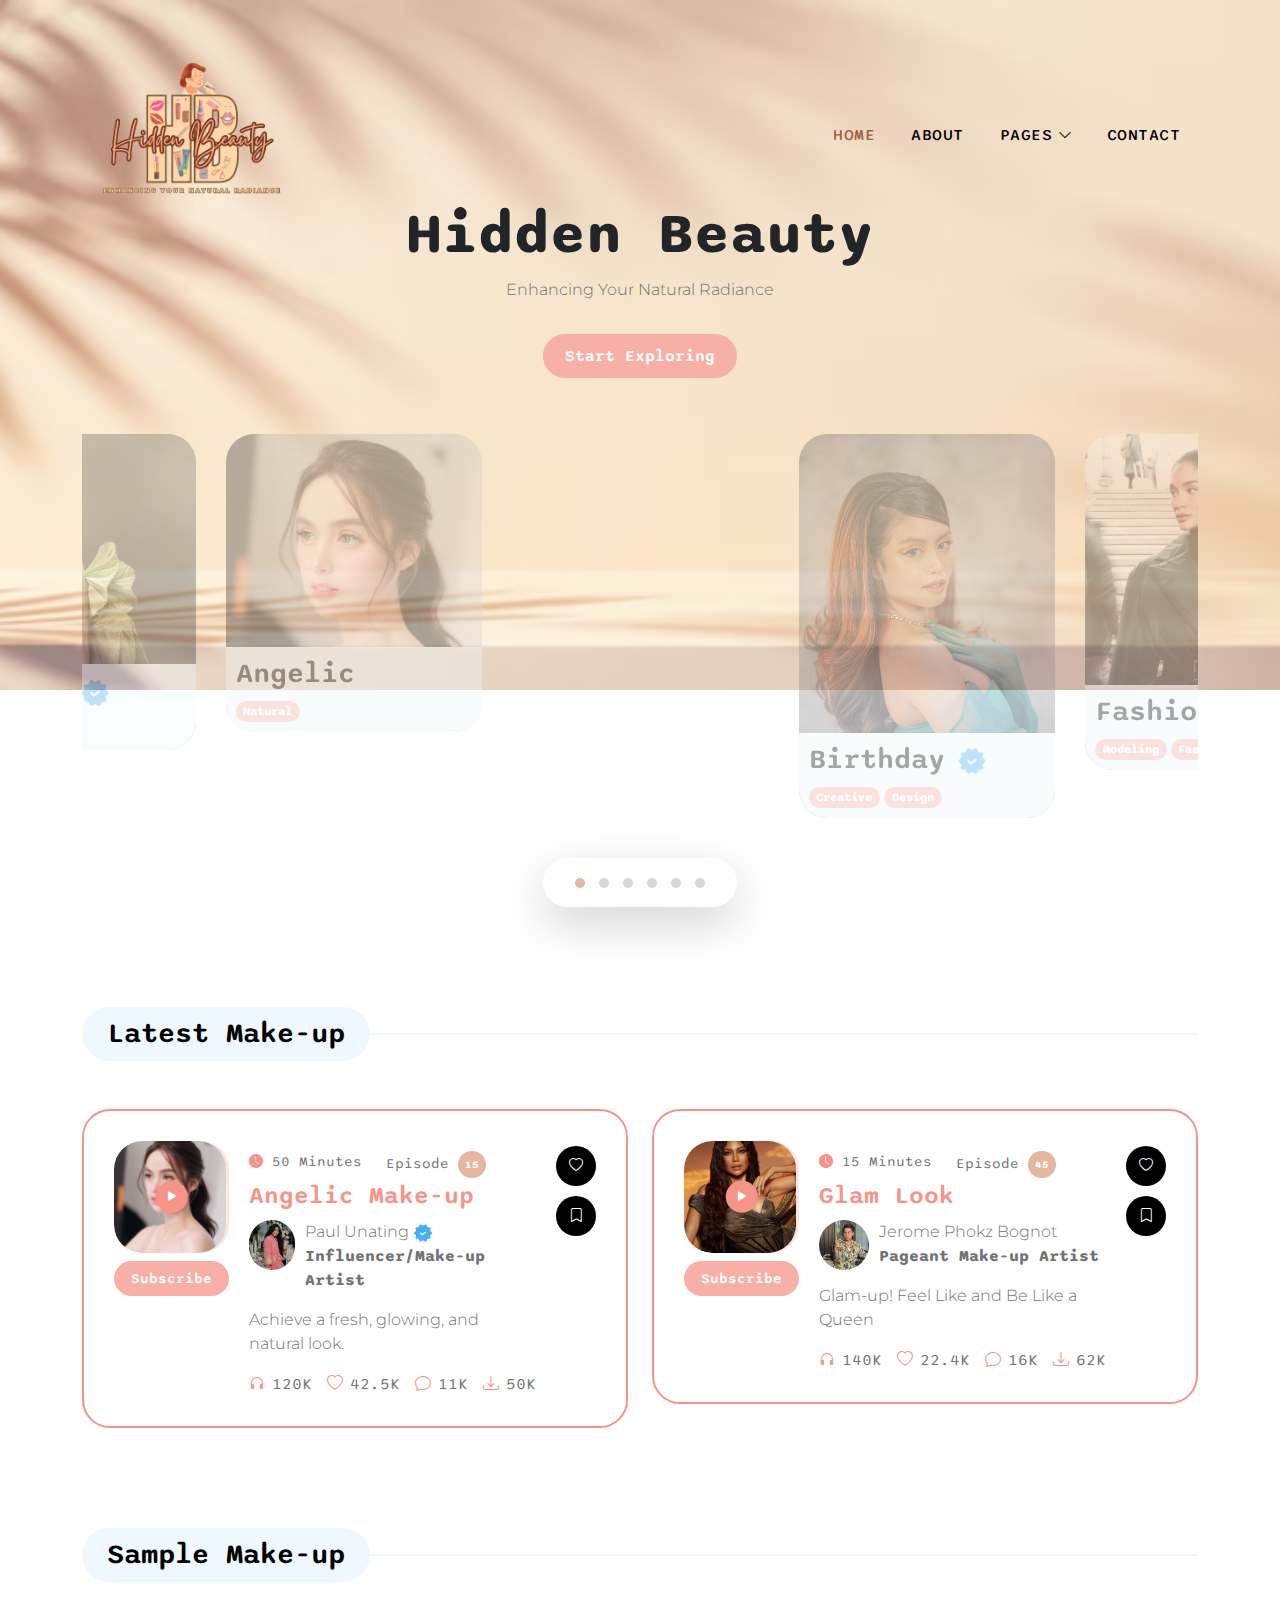
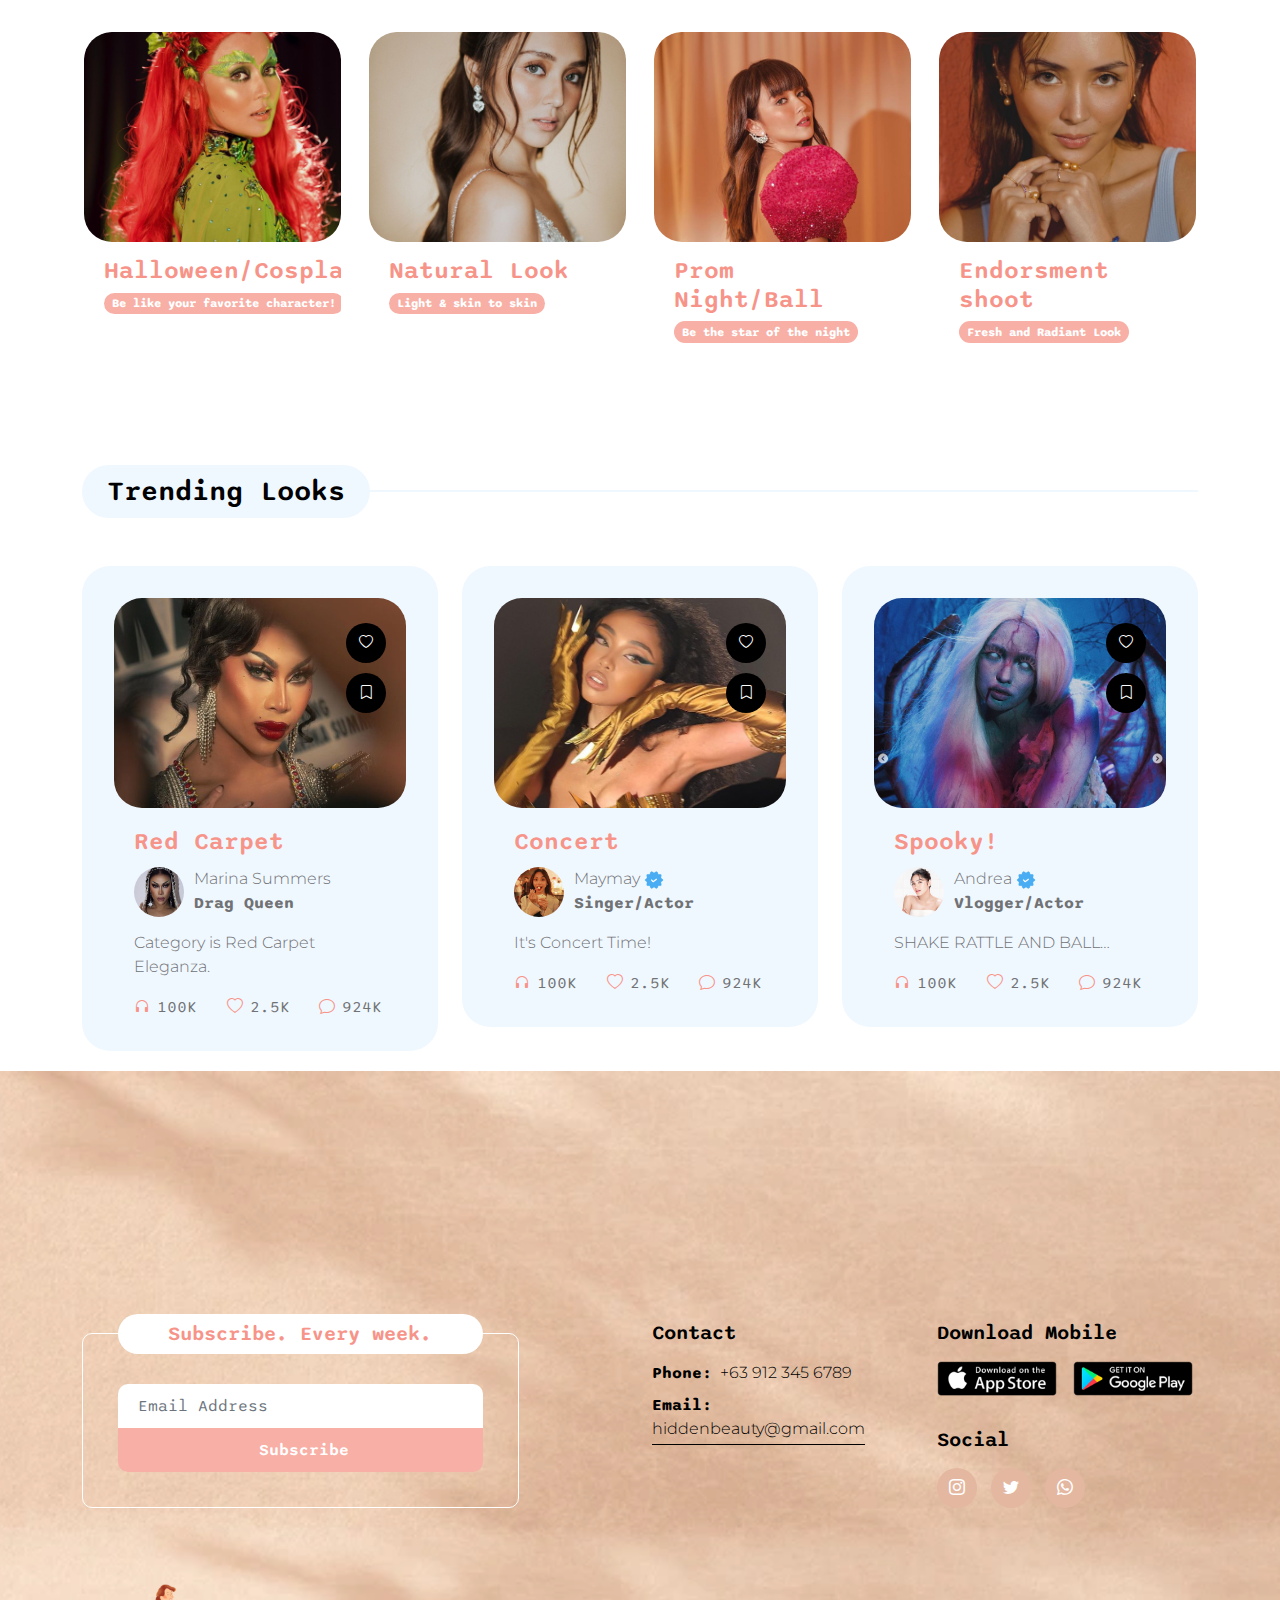
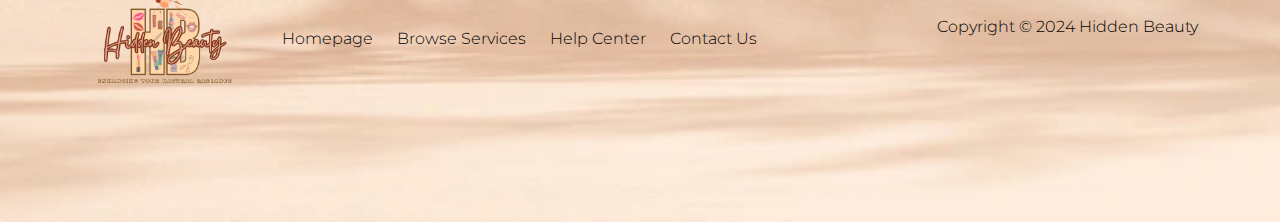
==== commit 4412d96c: "Update index.html" ====
--- a/index.html
+++ b/index.html
@@ -305,7 +305,7 @@
                                     </p>
                                 </div>
 
-                                <p class="mb-0">Achieve a fresh, glowing, and angelic natural look.</p>
+                                <p class="mb-0">Achieve a fresh, glowing, and natural look.</p>
 
                                 <div class="custom-block-bottom d-flex justify-content-between mt-3">
                                     <a href="#" class="bi-headphones me-1">
@@ -804,4 +804,4 @@
 
 </body>
 
-</html>+</html>
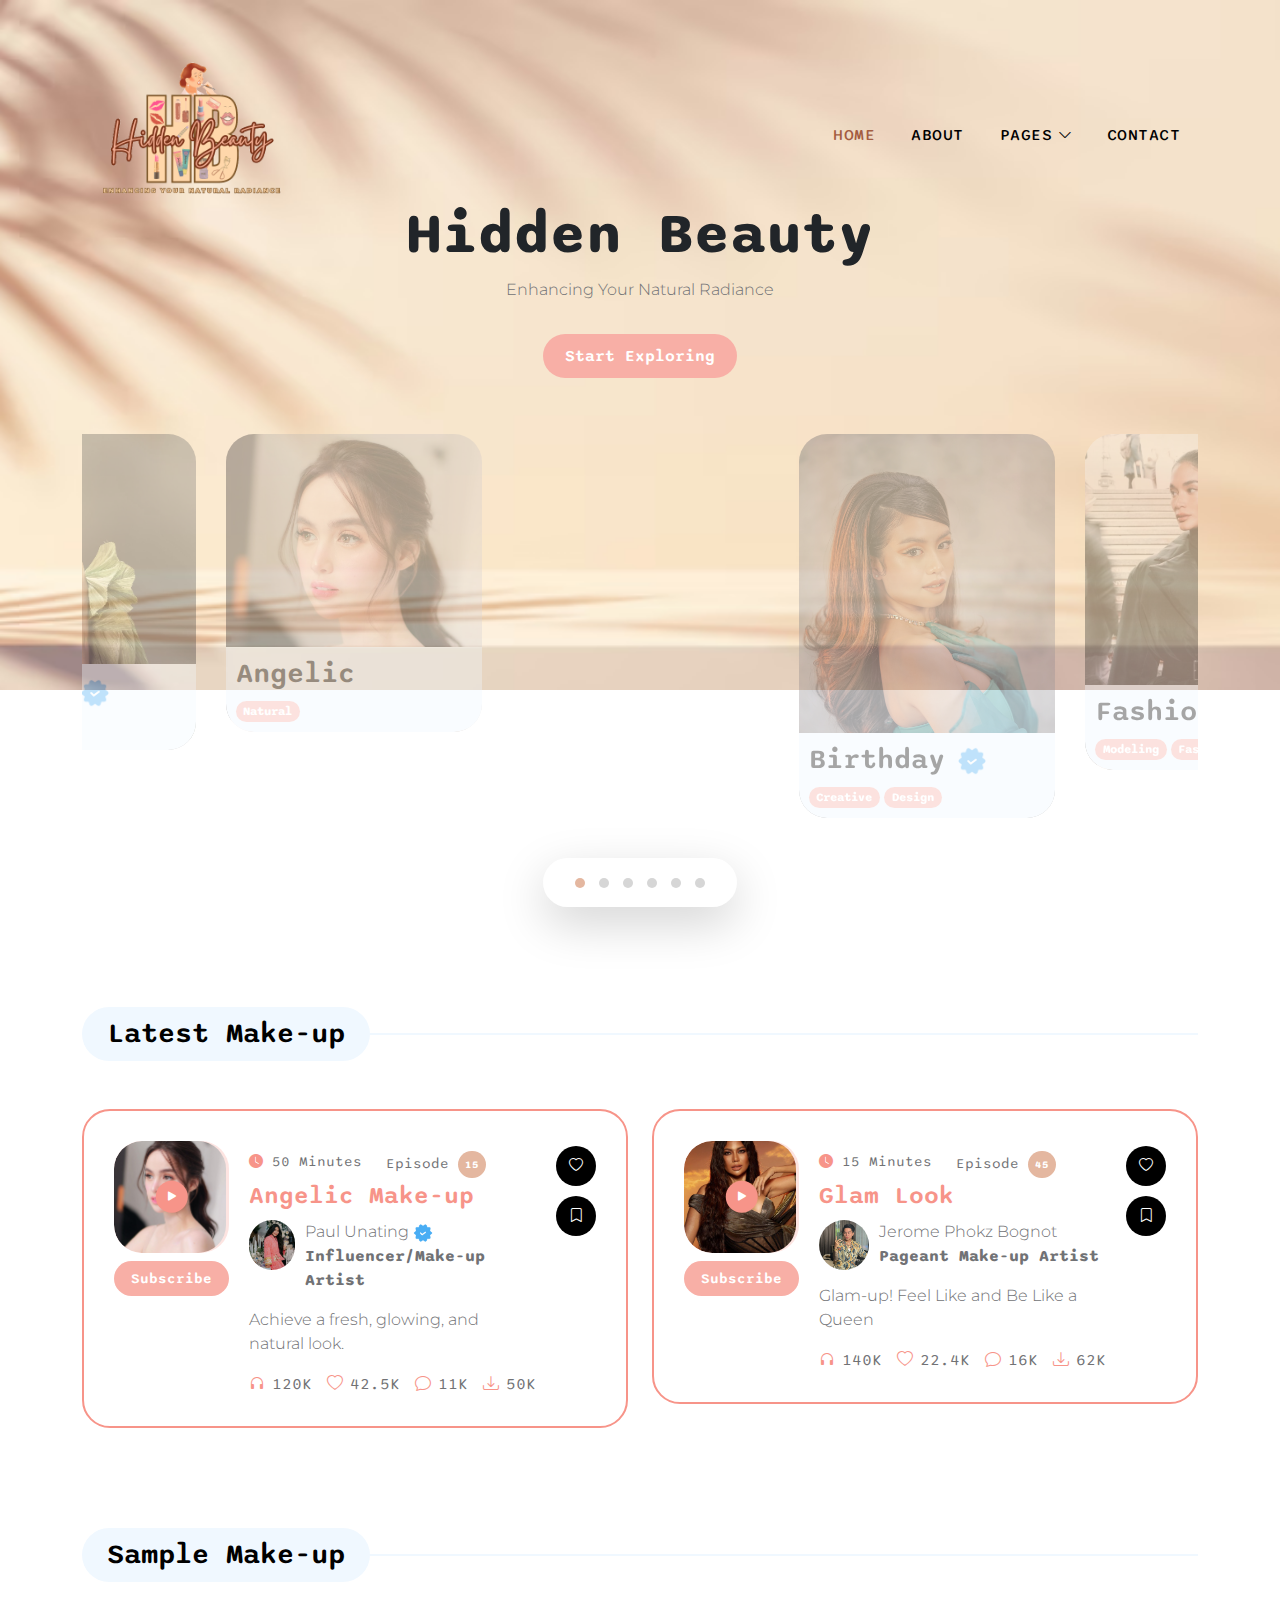
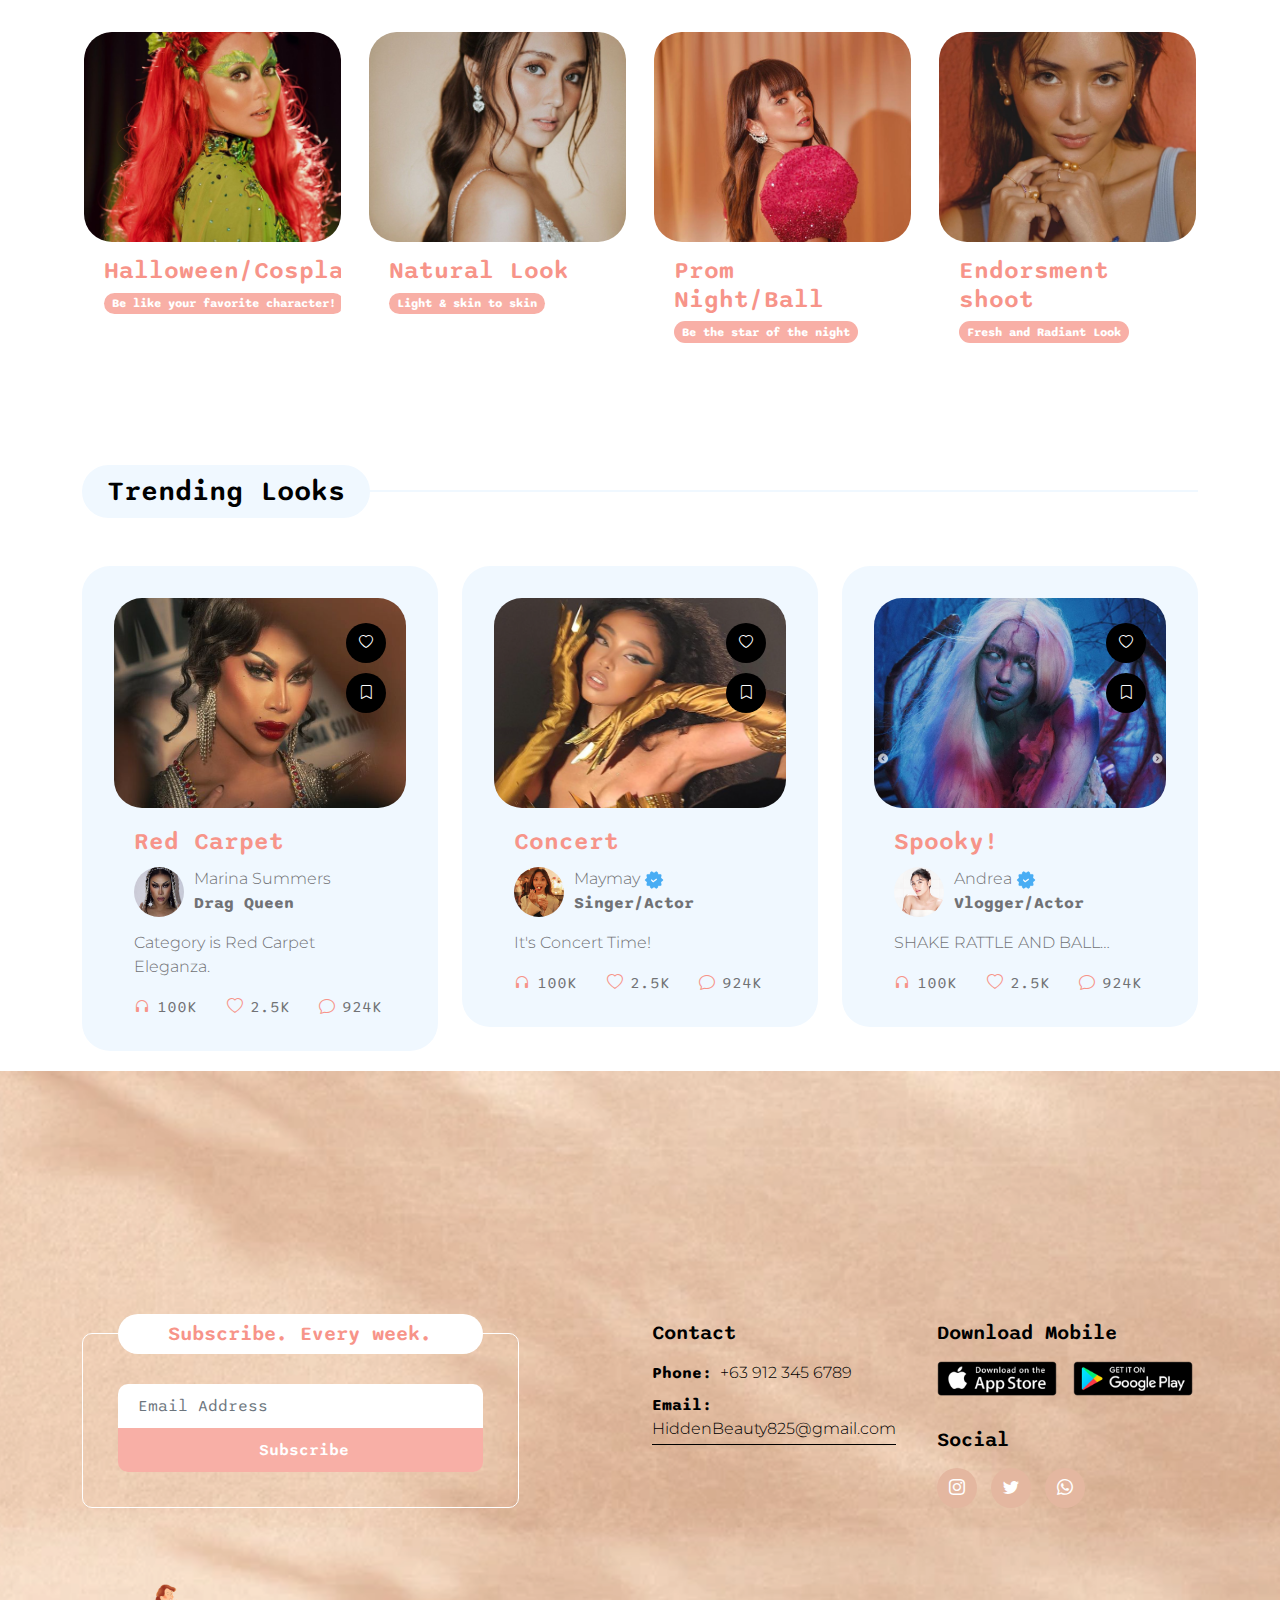
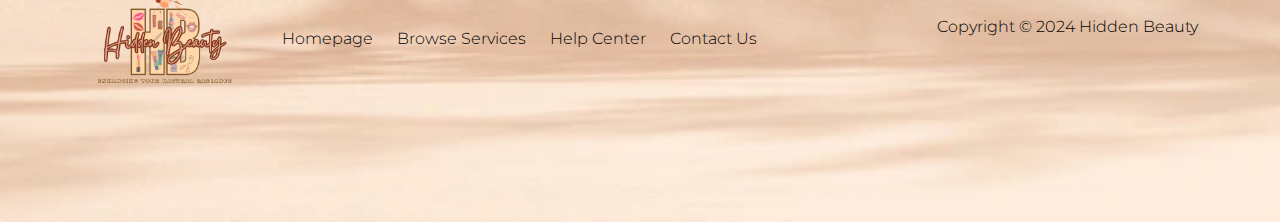
==== commit efd7e7b8: "Update index.html" ====
--- a/index.html
+++ b/index.html
@@ -94,17 +94,6 @@
                             <div class="owl-carousel-info-wrap item">
 
                                 <br>
-                                <div class="social-share">
-                                    <ul class="social-icon">
-                                        <li class="social-icon-item">
-                                            <a href="#" class="social-icon-link bi-twitter"></a>
-                                        </li>
-
-                                        <li class="social-icon-item">
-                                            <a href="#" class="social-icon-link bi-facebook"></a>
-                                        </li>
-                                    </ul>
-                                </div>
                             </div>
                             <!--Images-->
                             <div class="owl-carousel-info-wrap item">
@@ -122,22 +111,6 @@
                                     <span class="badge">Design</span>
                                 </div>
 
-                                <div class="social-share">
-                                    <ul class="social-icon">
-                                        <li class="social-icon-item">
-                                            <a href="#" class="social-icon-link bi-twitter"></a>
-                                        </li>
-
-                                        <li class="social-icon-item">
-                                            <a href="#" class="social-icon-link bi-facebook"></a>
-                                        </li>
-
-                                        <li class="social-icon-item">
-                                            <a href="#" class="social-icon-link bi-pinterest"></a>
-                                        </li>
-                                    </ul>
-                                </div>
-
                             </div>
 
                             <div class="owl-carousel-info-wrap item">
@@ -151,21 +124,7 @@
                                     <span class="badge">Fashion</span>
                                 </div>
 
-                                <div class="social-share">
-                                    <ul class="social-icon">
-                                        <li class="social-icon-item">
-                                            <a href="#" class="social-icon-link bi-twitter"></a>
-                                        </li>
-
-                                        <li class="social-icon-item">
-                                            <a href="#" class="social-icon-link bi-facebook"></a>
-                                        </li>
-
-                                        <li class="social-icon-item">
-                                            <a href="#" class="social-icon-link bi-pinterest"></a>
-                                        </li>
-                                    </ul>
-                                </div>
+
                             </div>
 
                             <div class="owl-carousel-info-wrap item">
@@ -177,17 +136,7 @@
                                     <span class="badge">Acting</span>
                                 </div>
 
-                                <div class="social-share">
-                                    <ul class="social-icon">
-                                        <li class="social-icon-item">
-                                            <a href="#" class="social-icon-link bi-instagram"></a>
-                                        </li>
-
-                                        <li class="social-icon-item">
-                                            <a href="#" class="social-icon-link bi-youtube"></a>
-                                        </li>
-                                    </ul>
-                                </div>
+
                             </div>
 
                             <div class="owl-carousel-info-wrap item">
@@ -203,18 +152,6 @@
                                     <span class="badge">Queen</span>
                                 </div>
 
-                                <div class="social-share">
-                                    <ul class="social-icon">
-                                        <li class="social-icon-item">
-                                            <a href="#" class="social-icon-link bi-instagram"></a>
-                                        </li>
-
-                                        <li class="social-icon-item">
-                                            <a href="#" class="social-icon-link bi-youtube"></a>
-                                        </li>
-                                    </ul>
-                                </div>
-
                             </div>
 
                             <div class="owl-carousel-info-wrap item">
@@ -226,17 +163,7 @@
                                     <span class="badge">Natural</span>
                                 </div>
 
-                                <div class="social-share">
-                                    <ul class="social-icon">
-                                        <li class="social-icon-item">
-                                            <a href="#" class="social-icon-link bi-linkedin"></a>
-                                        </li>
-
-                                        <li class="social-icon-item">
-                                            <a href="#" class="social-icon-link bi-whatsapp"></a>
-                                        </li>
-                                    </ul>
-                                </div>
+
                             </div>
                         </div>
                     </div>
@@ -273,7 +200,7 @@
                                 </div>
 
                                 <div class="mt-2">
-                                    <a href="#" class="btn custom-btn">
+                                    <a href="https://www.youtube.com/@elmerypaulunating247" class="btn custom-btn">
                                         Subscribe
                                     </a>
                                 </div>
@@ -354,7 +281,7 @@
                                 </div>
 
                                 <div class="mt-2">
-                                    <a href="#" class="btn custom-btn">
+                                    <a href="https://www.tiktok.com/@makeupbyphokz" class="btn custom-btn">
                                         Subscribe
                                     </a>
                                 </div>
@@ -415,7 +342,7 @@
                                 </a>
                             </div>
                         </div>
-                    </div>
+                    </div><br>
 
                 </div>
             </div>
@@ -717,7 +644,7 @@
 
                     <p>
                         <strong class="d-inline me-2">Email:</strong>
-                        <a href="#">hiddenbeauty@gmail.com</a>
+                        <a href="#">HiddenBeauty825@gmail.com</a>
                     </p>
                 </div>
 
--- a/css/hb.css
+++ b/css/hb.css
@@ -1255,3 +1255,12 @@
 
 }
 
+
+.container-form{
+  margin-left: 200px;
+  margin-bottom: 130px;
+  margin-top: 30px;
+}
+
+
+
